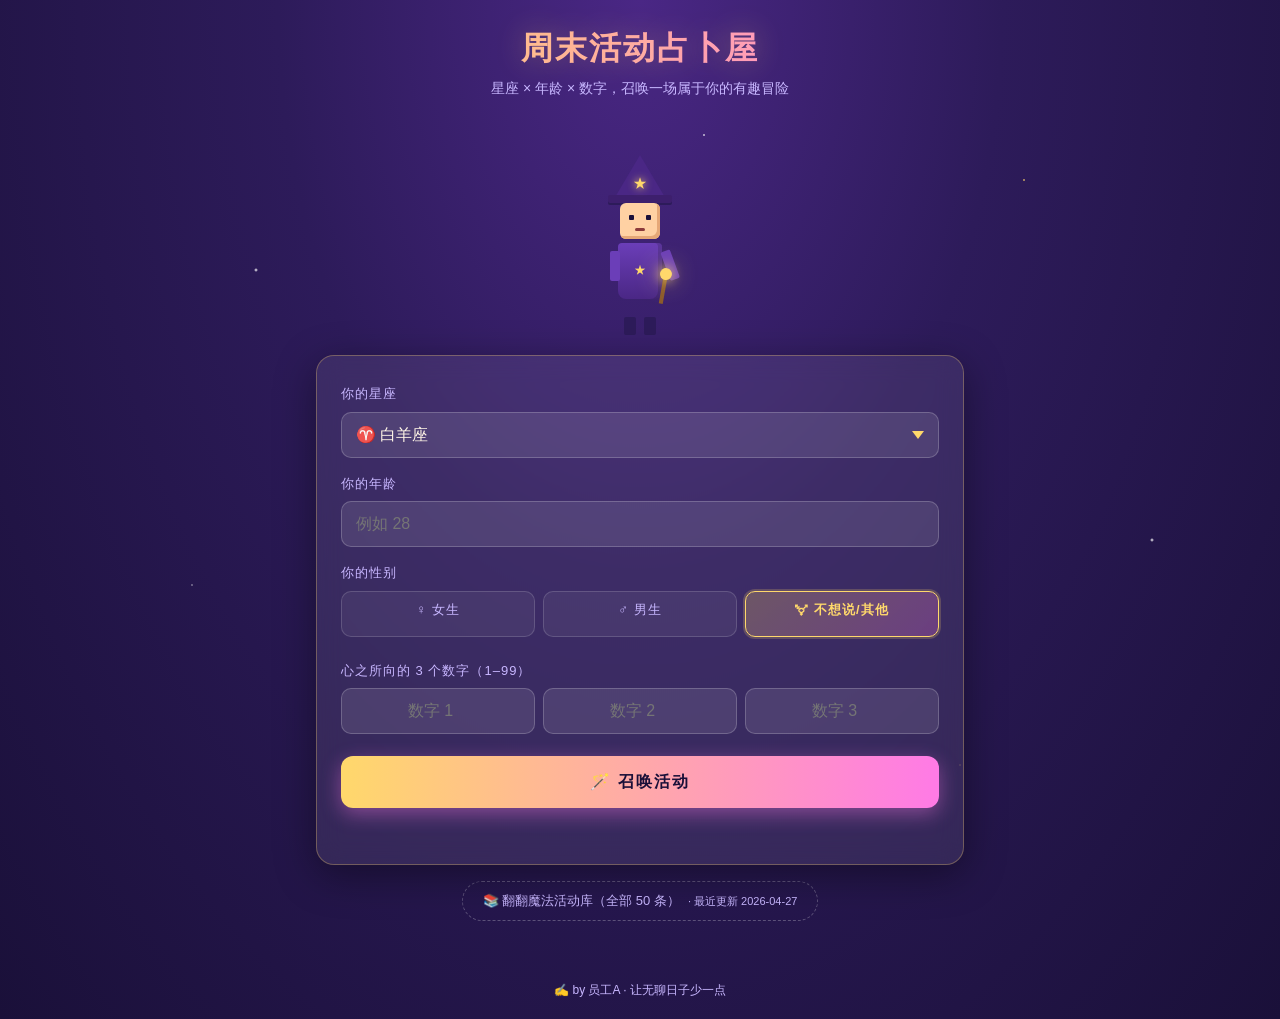
==== index.html @ 7f09cd62 "chore: initial commit - 周末活动占卜屋" ====
<!DOCTYPE html>
<html lang="zh-CN">
<head>
<meta charset="UTF-8" />
<meta name="viewport" content="width=device-width, initial-scale=1.0, maximum-scale=1.0, viewport-fit=cover" />
<meta name="apple-mobile-web-app-capable" content="yes" />
<meta name="apple-mobile-web-app-status-bar-style" content="black-translucent" />
<meta name="theme-color" content="#1a1039" />
<title>周末活动占卜屋 ✨</title>
<link rel="stylesheet" href="./style.css" />
</head>
<body>
  <div class="stars"></div>

  <main class="app">
    <header class="hero">
      <h1 class="title">周末活动占卜屋</h1>
      <p class="subtitle">星座 × 年龄 × 数字，召唤一场属于你的有趣冒险</p>
    </header>

    <!-- 魔法小人 -->
    <section class="wizard-stage" aria-hidden="true">
      <div id="wizard" class="wizard idle">
        <!-- 帽子 -->
        <div class="hat">
          <div class="hat-star">★</div>
        </div>
        <!-- 头 -->
        <div class="head">
          <div class="eye left"></div>
          <div class="eye right"></div>
          <div class="mouth"></div>
        </div>
        <!-- 身体 -->
        <div class="body-wrap">
          <div class="body"></div>
          <div class="arm left"></div>
          <div class="arm right">
            <div class="wand">
              <div class="wand-tip"></div>
            </div>
          </div>
        </div>
        <div class="legs">
          <div class="leg left"></div>
          <div class="leg right"></div>
        </div>
      </div>
      <!-- 魔法粒子容器 -->
      <div class="sparkles" id="sparkles"></div>
    </section>

    <!-- 输入卡 -->
    <section class="card input-card" id="inputCard">
      <div class="field">
        <label for="zodiac">你的星座</label>
        <select id="zodiac">
          <option value="白羊座">♈ 白羊座</option>
          <option value="金牛座">♉ 金牛座</option>
          <option value="双子座">♊ 双子座</option>
          <option value="巨蟹座">♋ 巨蟹座</option>
          <option value="狮子座">♌ 狮子座</option>
          <option value="处女座">♍ 处女座</option>
          <option value="天秤座">♎ 天秤座</option>
          <option value="天蝎座">♏ 天蝎座</option>
          <option value="射手座">♐ 射手座</option>
          <option value="摩羯座">♑ 摩羯座</option>
          <option value="水瓶座">♒ 水瓶座</option>
          <option value="双鱼座">♓ 双鱼座</option>
        </select>
      </div>

      <div class="field">
        <label for="age">你的年龄</label>
        <input id="age" type="number" min="1" max="120" placeholder="例如 28" />
      </div>

      <div class="field">
        <label>你的性别</label>
        <div class="gender-row" id="genderRow">
          <label class="gender-chip">
            <input type="radio" name="gender" value="female" />
            <span>♀ 女生</span>
          </label>
          <label class="gender-chip">
            <input type="radio" name="gender" value="male" />
            <span>♂ 男生</span>
          </label>
          <label class="gender-chip">
            <input type="radio" name="gender" value="neutral" checked />
            <span>⚧ 不想说/其他</span>
          </label>
        </div>
      </div>

      <div class="field">
        <label>心之所向的 3 个数字（1–99）</label>
        <div class="number-row">
          <input type="number" class="num-input" min="1" max="99" placeholder="数字 1" />
          <input type="number" class="num-input" min="1" max="99" placeholder="数字 2" />
          <input type="number" class="num-input" min="1" max="99" placeholder="数字 3" />
        </div>
      </div>

      <button id="summonBtn" class="summon-btn">
        <span>🪄 召唤活动</span>
      </button>
      <p id="errorTip" class="error-tip"></p>
    </section>

    <!-- 结果卡 -->
    <section class="card result-card hidden" id="resultCard">
      <div class="result-header">
        <span class="result-tag" id="resultCategory">户外</span>
        <h2 id="resultTitle">活动名</h2>
      </div>
      <p class="result-desc" id="resultDesc"></p>

      <div class="result-meta">
        <div class="meta-item">
          <span class="meta-label">难度</span>
          <span class="meta-value" id="resultDifficulty">★★☆☆☆</span>
        </div>
        <div class="meta-item">
          <span class="meta-label">人数</span>
          <span class="meta-value" id="resultPeople">1 人</span>
        </div>
        <div class="meta-item">
          <span class="meta-label">场地</span>
          <span class="meta-value" id="resultPlace">室内</span>
        </div>
        <div class="meta-item">
          <span class="meta-label">时长</span>
          <span class="meta-value" id="resultDuration">约 1 小时</span>
        </div>
      </div>

      <div class="reason-box">
        <div class="reason-title">🔮 魔法小人的解读</div>
        <blockquote class="reason-quote" id="resultQuote"></blockquote>
        <p id="resultReason"></p>
      </div>

      <div class="actions">
        <button id="againBtn" class="secondary-btn">再来一个 ✨</button>
        <button id="resetBtn" class="ghost-btn">重新填写</button>
      </div>
    </section>

    <!-- 活动库入口 -->
    <section class="library-entry">
      <button id="openLibrary" class="link-btn">📚 翻翻魔法活动库（全部 <span id="libCount">0</span> 条）</button>
    </section>

    <!-- 活动库弹层 -->
    <div class="modal hidden" id="libraryModal">
      <div class="modal-content">
        <div class="modal-header">
          <h3>魔法活动库</h3>
          <button class="close-btn" id="closeLibrary">×</button>
        </div>
        <div class="filter-row" id="categoryFilters"></div>
        <div class="library-grid" id="libraryGrid"></div>
      </div>
    </div>
  </main>

  <footer class="footer">
    <span>✍️ by 员工A · 让无聊日子少一点</span>
  </footer>

  <script src="./activities.js"></script>
  <script src="./app.js"></script>
</body>
</html>
---- style.css ----
/* ============ 基础 ============ */
* { box-sizing: border-box; margin: 0; padding: 0; -webkit-tap-highlight-color: transparent; }

:root {
  --bg-1: #1a1039;
  --bg-2: #2d1b5a;
  --bg-3: #4a2785;
  --accent: #ffd86b;
  --accent-2: #ff7ae6;
  --text: #fff5e6;
  --text-dim: #c8b7ff;
  --card-bg: rgba(255, 255, 255, 0.08);
  --card-border: rgba(255, 216, 107, 0.3);
  --shadow: 0 10px 40px rgba(0, 0, 0, 0.4);
  --safe-top: env(safe-area-inset-top, 0px);
  --safe-bottom: env(safe-area-inset-bottom, 0px);
}

html, body {
  -webkit-text-size-adjust: 100%;
  touch-action: manipulation;
}

body {
  font-family: -apple-system, BlinkMacSystemFont, "PingFang SC", "Microsoft YaHei", sans-serif;
  min-height: 100vh;
  min-height: 100dvh;
  background: radial-gradient(ellipse at top, var(--bg-3) 0%, var(--bg-2) 40%, var(--bg-1) 100%);
  color: var(--text);
  overflow-x: hidden;
  position: relative;
  font-size: 15px;
  line-height: 1.5;
}

/* 禁止双击缩放但保留按钮响应 */
button, input, select, label { touch-action: manipulation; }

/* ============ 背景星空 ============ */
.stars {
  position: fixed;
  inset: 0;
  background-image:
    radial-gradient(2px 2px at 20% 30%, #fff, transparent),
    radial-gradient(1px 1px at 60% 70%, #fff, transparent),
    radial-gradient(1.5px 1.5px at 80% 20%, #ffd86b, transparent),
    radial-gradient(1px 1px at 40% 90%, #ff7ae6, transparent),
    radial-gradient(2px 2px at 90% 60%, #fff, transparent),
    radial-gradient(1px 1px at 15% 65%, #fff, transparent),
    radial-gradient(1.5px 1.5px at 55% 15%, #fff, transparent),
    radial-gradient(1px 1px at 75% 85%, #ffd86b, transparent);
  background-size: 100% 100%;
  pointer-events: none;
  z-index: 0;
  animation: twinkle 4s ease-in-out infinite;
}
@keyframes twinkle {
  0%, 100% { opacity: 0.7; }
  50% { opacity: 1; }
}

/* ============ 布局 ============ */
.app {
  position: relative;
  z-index: 1;
  max-width: 680px;
  margin: 0 auto;
  padding: calc(24px + var(--safe-top)) 16px calc(40px + var(--safe-bottom));
}

.hero {
  text-align: center;
  margin-bottom: 8px;
}

.title {
  font-size: clamp(22px, 7vw, 32px);
  font-weight: 900;
  letter-spacing: 2px;
  background: linear-gradient(90deg, var(--accent), var(--accent-2));
  -webkit-background-clip: text;
  background-clip: text;
  color: transparent;
  text-shadow: 0 0 30px rgba(255, 216, 107, 0.3);
}

.subtitle {
  color: var(--text-dim);
  font-size: clamp(12px, 3.3vw, 14px);
  margin-top: 6px;
  padding: 0 12px;
}

/* ============ 像素魔法小人 ============ */
.wizard-stage {
  position: relative;
  height: clamp(160px, 40vw, 220px);
  display: flex;
  justify-content: center;
  align-items: flex-end;
  margin: 16px 0 20px;
}

.wizard {
  position: relative;
  width: 80px;
  height: 180px;
  image-rendering: pixelated;
  transform-origin: bottom center;
  transition: transform 0.3s;
  /* 小屏按 80% 缩，保持像素感 */
  transform: scale(var(--wizard-scale, 1));
}

.wizard.idle { animation: float 3s ease-in-out infinite; }
.wizard.casting { animation: cast-shake 0.4s ease-in-out infinite; }

@keyframes float {
  0%, 100% { transform: translateY(0) scale(var(--wizard-scale, 1)); }
  50% { transform: translateY(-6px) scale(var(--wizard-scale, 1)); }
}
@keyframes cast-shake {
  0%, 100% { transform: translateY(-4px) rotate(-2deg) scale(var(--wizard-scale, 1)); }
  50% { transform: translateY(-8px) rotate(2deg) scale(var(--wizard-scale, 1)); }
}

/* 帽子 */
.hat {
  position: absolute;
  top: 0;
  left: 50%;
  transform: translateX(-50%);
  width: 0;
  height: 0;
  border-left: 26px solid transparent;
  border-right: 26px solid transparent;
  border-bottom: 44px solid #4a2785;
  filter: drop-shadow(0 2px 0 #2d1b5a);
}
.hat::before {
  content: '';
  position: absolute;
  left: -32px;
  top: 40px;
  width: 64px;
  height: 8px;
  background: #3d1f6d;
  border-radius: 2px;
}
.hat-star {
  position: absolute;
  left: 50%;
  top: 18px;
  transform: translateX(-50%);
  color: var(--accent);
  font-size: 14px;
  animation: star-spin 2s linear infinite;
  text-shadow: 0 0 8px var(--accent);
}
@keyframes star-spin {
  0%, 100% { transform: translateX(-50%) scale(1); opacity: 1; }
  50% { transform: translateX(-50%) scale(1.3); opacity: 0.7; }
}

/* 头 */
.head {
  position: absolute;
  top: 48px;
  left: 50%;
  transform: translateX(-50%);
  width: 40px;
  height: 36px;
  background: #ffd1a3;
  border-radius: 6px;
  box-shadow: inset -3px -3px 0 #e6a877;
}
.eye {
  position: absolute;
  top: 12px;
  width: 5px;
  height: 5px;
  background: #1a1039;
  border-radius: 1px;
}
.eye.left { left: 9px; }
.eye.right { right: 9px; }
.mouth {
  position: absolute;
  bottom: 8px;
  left: 50%;
  transform: translateX(-50%);
  width: 10px;
  height: 3px;
  background: #8b3a3a;
  border-radius: 2px;
}

/* 身体 */
.body-wrap {
  position: absolute;
  top: 88px;
  left: 50%;
  transform: translateX(-50%);
  width: 56px;
  height: 60px;
}
.body {
  position: absolute;
  left: 50%;
  transform: translateX(-50%);
  top: 0;
  width: 44px;
  height: 56px;
  background: linear-gradient(180deg, #6b3eb8 0%, #4a2785 100%);
  border-radius: 4px 4px 8px 8px;
  box-shadow: inset -4px 0 0 rgba(0,0,0,0.15);
}
.body::after {
  content: '★';
  position: absolute;
  top: 18px;
  left: 50%;
  transform: translateX(-50%);
  color: var(--accent);
  font-size: 12px;
}
.arm {
  position: absolute;
  top: 8px;
  width: 10px;
  height: 30px;
  background: #6b3eb8;
  border-radius: 2px;
}
.arm.left { left: -2px; }
.arm.right {
  right: -2px;
  transform-origin: top center;
  transform: rotate(-20deg);
  transition: transform 0.3s;
}
.wizard.casting .arm.right {
  animation: wand-wave 0.6s ease-in-out infinite;
}
@keyframes wand-wave {
  0%, 100% { transform: rotate(-40deg); }
  50% { transform: rotate(-80deg); }
}

/* 魔法棒 */
.wand {
  position: absolute;
  top: 22px;
  left: -4px;
  width: 4px;
  height: 30px;
  background: #8b5a2b;
  transform: rotate(30deg);
  transform-origin: top center;
}
.wand-tip {
  position: absolute;
  top: -6px;
  left: -4px;
  width: 12px;
  height: 12px;
  background: var(--accent);
  border-radius: 50%;
  box-shadow: 0 0 12px var(--accent), 0 0 24px var(--accent);
  animation: tip-glow 1s ease-in-out infinite;
}
@keyframes tip-glow {
  0%, 100% { transform: scale(1); box-shadow: 0 0 12px var(--accent); }
  50% { transform: scale(1.3); box-shadow: 0 0 24px var(--accent), 0 0 40px var(--accent-2); }
}

/* 腿 */
.legs {
  position: absolute;
  bottom: 0;
  left: 50%;
  transform: translateX(-50%);
  width: 32px;
  height: 18px;
  display: flex;
  justify-content: space-between;
}
.leg {
  width: 12px;
  height: 18px;
  background: #2d1b5a;
  border-radius: 2px;
}

/* 粒子 */
.sparkles {
  position: absolute;
  inset: 0;
  pointer-events: none;
}
.sparkle {
  position: absolute;
  width: 6px;
  height: 6px;
  background: var(--accent);
  border-radius: 50%;
  box-shadow: 0 0 10px var(--accent);
  animation: sparkle-rise 1.2s ease-out forwards;
}
@keyframes sparkle-rise {
  0% { transform: translate(0, 0) scale(0); opacity: 1; }
  50% { opacity: 1; }
  100% { transform: translate(var(--dx, 0), var(--dy, -80px)) scale(1.2); opacity: 0; }
}

/* ============ 卡片 ============ */
.card {
  background: var(--card-bg);
  backdrop-filter: blur(12px);
  -webkit-backdrop-filter: blur(12px);
  border: 1px solid var(--card-border);
  border-radius: 18px;
  padding: clamp(20px, 5vw, 28px) clamp(16px, 4.5vw, 24px);
  box-shadow: var(--shadow);
  margin-bottom: 16px;
  animation: slide-up 0.5s ease-out;
}
@keyframes slide-up {
  from { opacity: 0; transform: translateY(20px); }
  to { opacity: 1; transform: translateY(0); }
}

.hidden { display: none !important; }

.field {
  margin-bottom: 16px;
}
.field label {
  display: block;
  font-size: 13px;
  color: var(--text-dim);
  margin-bottom: 8px;
  letter-spacing: 1px;
}

/* 统一触控友好的输入框高度（≥44px） */
.field input, .field select {
  width: 100%;
  min-height: 46px;
  background: rgba(255, 255, 255, 0.1);
  border: 1px solid rgba(255, 255, 255, 0.2);
  border-radius: 10px;
  padding: 10px 14px;
  font-size: 16px; /* iOS 16px 以下会自动放大，强制 16 防止放大 */
  color: var(--text);
  outline: none;
  transition: all 0.2s;
  font-family: inherit;
  appearance: none;
  -webkit-appearance: none;
}
.field input:focus, .field select:focus {
  border-color: var(--accent);
  box-shadow: 0 0 0 3px rgba(255, 216, 107, 0.2);
}

/* select 箭头 */
.field select {
  background-image: url("data:image/svg+xml;utf8,<svg xmlns='http://www.w3.org/2000/svg' width='12' height='8' viewBox='0 0 12 8'><path fill='%23ffd86b' d='M6 8L0 0h12z'/></svg>");
  background-repeat: no-repeat;
  background-position: right 14px center;
  padding-right: 36px;
}
.field select option {
  background: var(--bg-2);
  color: var(--text);
}

.number-row {
  display: grid;
  grid-template-columns: repeat(3, 1fr);
  gap: 8px;
}
.number-row input {
  text-align: center;
  padding-left: 8px;
  padding-right: 8px;
}

/* 性别选择器 */
.gender-row {
  display: grid;
  grid-template-columns: repeat(3, 1fr);
  gap: 8px;
}
.gender-chip {
  position: relative;
  display: flex;
  align-items: center;
  justify-content: center;
  min-height: 46px;
  padding: 10px 6px;
  background: rgba(255, 255, 255, 0.06);
  border: 1px solid rgba(255, 255, 255, 0.15);
  border-radius: 10px;
  cursor: pointer;
  transition: all 0.2s;
  font-size: 13px;
  color: var(--text-dim);
  user-select: none;
  text-align: center;
  line-height: 1.3;
}
.gender-chip input[type="radio"] {
  position: absolute;
  opacity: 0;
  pointer-events: none;
}
.gender-chip:hover {
  background: rgba(255, 255, 255, 0.1);
  color: var(--text);
}
.gender-chip:has(input:checked) {
  background: linear-gradient(135deg, rgba(255, 216, 107, 0.25), rgba(255, 122, 230, 0.25));
  border-color: var(--accent);
  color: var(--accent);
  font-weight: 600;
  box-shadow: 0 0 0 2px rgba(255, 216, 107, 0.2);
}

.summon-btn {
  width: 100%;
  min-height: 52px;
  padding: 14px;
  background: linear-gradient(90deg, var(--accent), var(--accent-2));
  color: #1a1039;
  border: none;
  border-radius: 12px;
  font-size: 16px;
  font-weight: 700;
  letter-spacing: 2px;
  cursor: pointer;
  transition: all 0.2s;
  box-shadow: 0 6px 20px rgba(255, 122, 230, 0.4);
  margin-top: 6px;
  -webkit-appearance: none;
}
.summon-btn:hover {
  transform: translateY(-2px);
  box-shadow: 0 10px 28px rgba(255, 122, 230, 0.6);
}
.summon-btn:active { transform: translateY(0); }
.summon-btn:disabled {
  opacity: 0.6;
  cursor: not-allowed;
  transform: none;
}

.error-tip {
  color: #ff8b8b;
  font-size: 13px;
  margin-top: 10px;
  text-align: center;
  min-height: 18px;
}

/* ============ 结果卡 ============ */
.result-header {
  display: flex;
  align-items: center;
  gap: 10px;
  margin-bottom: 12px;
  flex-wrap: wrap;
}
.result-tag {
  background: linear-gradient(90deg, var(--accent-2), var(--accent));
  color: #1a1039;
  font-size: 12px;
  font-weight: 700;
  padding: 4px 12px;
  border-radius: 12px;
  flex-shrink: 0;
}
#resultTitle {
  font-size: clamp(18px, 5.5vw, 22px);
  font-weight: 800;
  line-height: 1.3;
}
.result-desc {
  color: var(--text-dim);
  font-size: clamp(13px, 4vw, 15px);
  line-height: 1.7;
  margin-bottom: 18px;
}
.result-meta {
  display: grid;
  grid-template-columns: repeat(2, 1fr);
  gap: 8px;
  margin-bottom: 18px;
}
.meta-item {
  background: rgba(255, 255, 255, 0.06);
  padding: 10px 12px;
  border-radius: 10px;
  display: flex;
  justify-content: space-between;
  align-items: center;
  gap: 6px;
  min-width: 0;
}
.meta-label {
  color: var(--text-dim);
  font-size: 12px;
  flex-shrink: 0;
}
.meta-value {
  color: var(--accent);
  font-size: 13px;
  font-weight: 600;
  text-align: right;
  overflow: hidden;
  text-overflow: ellipsis;
  white-space: nowrap;
}

.reason-box {
  background: rgba(255, 216, 107, 0.08);
  border-left: 3px solid var(--accent);
  padding: 14px 16px;
  border-radius: 8px;
  margin-bottom: 18px;
}
.reason-title {
  font-size: 13px;
  color: var(--accent);
  margin-bottom: 6px;
  font-weight: 600;
}
.reason-quote {
  position: relative;
  margin: 6px 0 10px;
  padding: 10px 14px 10px 22px;
  font-size: 14px;
  line-height: 1.65;
  font-style: italic;
  color: #ffe9a8;
  background: linear-gradient(135deg, rgba(255, 216, 107, 0.12), rgba(255, 122, 230, 0.08));
  border-radius: 8px;
  border: 1px dashed rgba(255, 216, 107, 0.35);
}
.reason-quote::before {
  content: "❝";
  position: absolute;
  left: 4px;
  top: 2px;
  font-size: 22px;
  color: var(--accent);
  font-style: normal;
  line-height: 1;
  opacity: 0.85;
}
.reason-quote .quote-source {
  display: block;
  margin-top: 4px;
  font-size: 11px;
  font-style: normal;
  color: #c8b7ff;
  text-align: right;
  opacity: 0.85;
}
.reason-box p {
  font-size: 14px;
  line-height: 1.7;
  color: var(--text);
}

.actions {
  display: flex;
  gap: 10px;
}
.secondary-btn, .ghost-btn {
  flex: 1;
  min-height: 46px;
  padding: 12px;
  border-radius: 10px;
  font-size: 14px;
  font-weight: 600;
  cursor: pointer;
  transition: all 0.2s;
  font-family: inherit;
  -webkit-appearance: none;
}
.secondary-btn {
  background: rgba(255, 216, 107, 0.15);
  border: 1px solid var(--accent);
  color: var(--accent);
}
.secondary-btn:hover { background: rgba(255, 216, 107, 0.25); }
.ghost-btn {
  background: transparent;
  border: 1px solid rgba(255, 255, 255, 0.2);
  color: var(--text-dim);
}
.ghost-btn:hover { background: rgba(255, 255, 255, 0.06); }

/* ============ 库 ============ */
.library-entry { text-align: center; margin-top: 16px; }
.link-btn {
  background: transparent;
  color: var(--text-dim);
  border: 1px dashed rgba(255, 255, 255, 0.25);
  padding: 10px 20px;
  border-radius: 20px;
  cursor: pointer;
  font-size: 13px;
  transition: all 0.2s;
  font-family: inherit;
  -webkit-appearance: none;
}
.link-btn:hover {
  color: var(--accent);
  border-color: var(--accent);
}

.modal {
  position: fixed;
  inset: 0;
  background: rgba(10, 6, 30, 0.9);
  backdrop-filter: blur(8px);
  -webkit-backdrop-filter: blur(8px);
  z-index: 100;
  display: flex;
  justify-content: center;
  align-items: center;
  padding: 12px;
  padding-top: calc(12px + var(--safe-top));
  padding-bottom: calc(12px + var(--safe-bottom));
  animation: fade-in 0.3s;
}
@keyframes fade-in {
  from { opacity: 0; }
  to { opacity: 1; }
}

.modal-content {
  background: linear-gradient(180deg, var(--bg-2), var(--bg-1));
  border: 1px solid var(--card-border);
  border-radius: 18px;
  width: 100%;
  max-width: 800px;
  max-height: 100%;
  overflow: hidden;
  display: flex;
  flex-direction: column;
}
.modal-header {
  padding: 16px 20px;
  display: flex;
  justify-content: space-between;
  align-items: center;
  border-bottom: 1px solid rgba(255, 255, 255, 0.1);
}
.modal-header h3 { font-size: 18px; }
.close-btn {
  background: transparent;
  border: none;
  color: var(--text);
  font-size: 28px;
  cursor: pointer;
  line-height: 1;
  width: 40px;
  height: 40px;
  display: flex;
  align-items: center;
  justify-content: center;
  -webkit-appearance: none;
}

.filter-row {
  padding: 12px 16px;
  display: flex;
  flex-wrap: nowrap;
  overflow-x: auto;
  gap: 8px;
  border-bottom: 1px solid rgba(255, 255, 255, 0.08);
  scrollbar-width: none;
  -webkit-overflow-scrolling: touch;
}
.filter-row::-webkit-scrollbar { display: none; }
.filter-chip {
  background: rgba(255, 255, 255, 0.08);
  color: var(--text-dim);
  border: 1px solid rgba(255, 255, 255, 0.1);
  padding: 7px 14px;
  border-radius: 14px;
  font-size: 12px;
  cursor: pointer;
  transition: all 0.2s;
  flex-shrink: 0;
  white-space: nowrap;
}
.filter-chip.active {
  background: var(--accent);
  color: #1a1039;
  border-color: var(--accent);
  font-weight: 600;
}

.library-grid {
  padding: 16px;
  display: grid;
  grid-template-columns: repeat(auto-fill, minmax(min(260px, 100%), 1fr));
  gap: 10px;
  overflow-y: auto;
  flex: 1;
  -webkit-overflow-scrolling: touch;
}
.lib-item {
  background: rgba(255, 255, 255, 0.06);
  border: 1px solid rgba(255, 255, 255, 0.08);
  border-radius: 12px;
  padding: 14px;
  transition: all 0.2s;
}
.lib-item:hover {
  background: rgba(255, 216, 107, 0.08);
  border-color: var(--accent);
  transform: translateY(-2px);
}
.lib-item-tag {
  display: inline-block;
  background: rgba(255, 122, 230, 0.2);
  color: var(--accent-2);
  font-size: 11px;
  padding: 2px 8px;
  border-radius: 8px;
  margin-bottom: 8px;
}
.lib-item-title { font-size: 15px; font-weight: 700; margin-bottom: 6px; }
.lib-item-desc { font-size: 12px; color: var(--text-dim); line-height: 1.5; }

/* ============ 底部 ============ */
.footer {
  text-align: center;
  padding: 20px 16px calc(20px + var(--safe-bottom));
  color: var(--text-dim);
  font-size: 12px;
  position: relative;
  z-index: 1;
}

/* ============ 响应式断点 ============ */
/* 中小屏（手机） */
@media (max-width: 520px) {
  :root { --wizard-scale: 0.85; }
  .wizard-stage { height: 170px; margin: 12px 0 14px; }
  .result-meta { grid-template-columns: 1fr; }
  .number-row input { font-size: 16px; }
  .hero { margin-bottom: 4px; }
  .subtitle { font-size: 12px; }
}

/* 极小屏（iPhone SE 一代级别） */
@media (max-width: 360px) {
  .app { padding-left: 12px; padding-right: 12px; }
  .title { letter-spacing: 1px; }
  .gender-chip { font-size: 12px; padding: 10px 4px; }
  .number-row { gap: 6px; }
}

/* 横屏手机（避免像素小人挤占过多高度） */
@media (max-height: 560px) and (orientation: landscape) {
  :root { --wizard-scale: 0.7; }
  .wizard-stage { height: 130px; margin: 8px 0; }
}
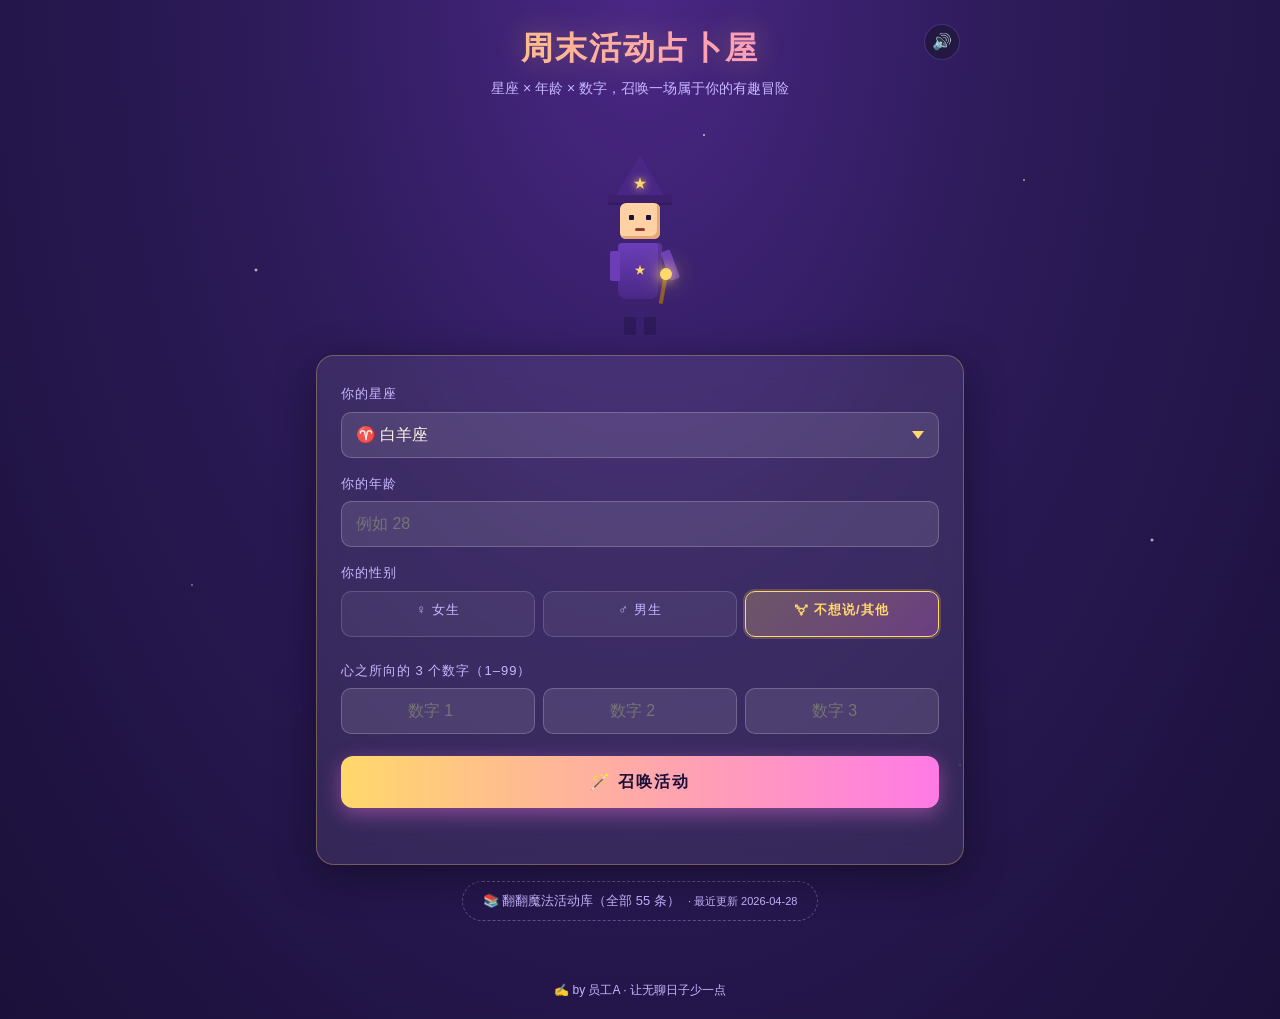
==== commit 4d32ac6d: "feat: 召唤活动时加魔法音效（Web Audio 合成）+ 音效开关 - 低频嗡嗡 pad + 随机五声音阶叮咚 营造占卜氛围 - 揭晓时上升音阶 chime + whoosh 带仪式感 - he" ====
--- a/index.html
+++ b/index.html
@@ -12,10 +12,48 @@
 <body>
   <div class="stars"></div>
 
+  <!-- 施法中全屏覆盖层（召唤时出现，小人居中放大，粒子喷射） -->
+  <div class="casting-overlay hidden" id="castingOverlay" aria-hidden="true">
+    <div class="casting-stage">
+      <div class="casting-wizard" id="castingWizard">
+        <div class="hat"><div class="hat-star">★</div></div>
+        <div class="head">
+          <div class="eye left"></div>
+          <div class="eye right"></div>
+          <div class="mouth"></div>
+        </div>
+        <div class="body-wrap">
+          <div class="body"></div>
+          <div class="arm left"></div>
+          <div class="arm right">
+            <div class="wand"><div class="wand-tip"></div></div>
+          </div>
+        </div>
+        <div class="legs">
+          <div class="leg left"></div>
+          <div class="leg right"></div>
+        </div>
+      </div>
+      <div class="casting-sparkles" id="castingSparkles"></div>
+      <div class="casting-text">
+        <span class="dot">✨</span>
+        <span id="castingPhase">魔法小人正在占卜中</span>
+        <span class="dots"><i></i><i></i><i></i></span>
+      </div>
+    </div>
+  </div>
+
   <main class="app">
     <header class="hero">
       <h1 class="title">周末活动占卜屋</h1>
       <p class="subtitle">星座 × 年龄 × 数字，召唤一场属于你的有趣冒险</p>
+      <button
+        id="soundToggle"
+        class="sound-toggle"
+        type="button"
+        aria-label="音效开关"
+        title="开关施法音效"
+      >🔊</button>
     </header>
 
     <!-- 魔法小人 -->
--- a/style.css
+++ b/style.css
@@ -71,6 +71,39 @@
 .hero {
   text-align: center;
   margin-bottom: 8px;
+  position: relative;
+}
+
+/* 音效开关：浮在 hero 右上角，小巧不抢视觉 */
+.sound-toggle {
+  position: absolute;
+  top: 0;
+  right: 4px;
+  width: 36px;
+  height: 36px;
+  border-radius: 50%;
+  border: 1px solid rgba(139, 92, 246, 0.35);
+  background: rgba(26, 22, 46, 0.6);
+  backdrop-filter: blur(6px);
+  -webkit-backdrop-filter: blur(6px);
+  color: #fff;
+  font-size: 16px;
+  line-height: 1;
+  cursor: pointer;
+  transition: transform 0.15s ease, background 0.2s ease, border-color 0.2s ease;
+  display: inline-flex;
+  align-items: center;
+  justify-content: center;
+  padding: 0;
+}
+.sound-toggle:hover {
+  background: rgba(139, 92, 246, 0.25);
+  border-color: rgba(139, 92, 246, 0.7);
+  transform: scale(1.08);
+}
+.sound-toggle.muted {
+  opacity: 0.55;
+  filter: grayscale(0.6);
 }
 
 .title {
@@ -655,12 +688,19 @@
 }
 .modal-header {
   padding: 16px 20px;
+  padding-top: max(16px, calc(env(safe-area-inset-top) + 8px));
   display: flex;
   justify-content: space-between;
   align-items: center;
   border-bottom: 1px solid rgba(255, 255, 255, 0.1);
-}
-.modal-header h3 { font-size: 18px; }
+  position: sticky;
+  top: 0;
+  background: linear-gradient(180deg, var(--bg-2), rgba(30, 18, 70, 0.95));
+  z-index: 2;
+  backdrop-filter: blur(6px);
+  -webkit-backdrop-filter: blur(6px);
+}
+.modal-header h3 { font-size: 18px; margin: 0; }
 .close-btn {
   background: transparent;
   border: none;
@@ -758,6 +798,27 @@
   .number-row input { font-size: 16px; }
   .hero { margin-bottom: 4px; }
   .subtitle { font-size: 12px; }
+
+  /* 手机上活动库弹层铺满屏，并彻底避让刘海 */
+  .modal {
+    padding: 0;
+    align-items: stretch;
+  }
+  .modal-content {
+    max-width: 100%;
+    max-height: 100%;
+    height: 100%;
+    border-radius: 0;
+    border: none;
+  }
+  .modal-header {
+    padding: 14px 16px;
+    padding-top: max(14px, calc(env(safe-area-inset-top) + 10px));
+  }
+  .modal-header h3 { font-size: 17px; }
+  .library-grid {
+    padding-bottom: calc(16px + env(safe-area-inset-bottom));
+  }
 }
 
 /* 极小屏（iPhone SE 一代级别） */
@@ -773,3 +834,285 @@
   :root { --wizard-scale: 0.7; }
   .wizard-stage { height: 130px; margin: 8px 0; }
 }
+
+/* ============ 施法中全屏覆盖层 ============ */
+.casting-overlay {
+  position: fixed;
+  inset: 0;
+  z-index: 9999;
+  display: flex;
+  align-items: center;
+  justify-content: center;
+  background: radial-gradient(
+    ellipse at center,
+    rgba(50, 20, 90, 0.92) 0%,
+    rgba(15, 5, 35, 0.96) 60%,
+    rgba(10, 2, 25, 0.98) 100%
+  );
+  backdrop-filter: blur(8px);
+  -webkit-backdrop-filter: blur(8px);
+  animation: overlayFadeIn 0.35s ease;
+  padding: env(safe-area-inset-top) env(safe-area-inset-right) env(safe-area-inset-bottom) env(safe-area-inset-left);
+}
+@keyframes overlayFadeIn {
+  from { opacity: 0; }
+  to { opacity: 1; }
+}
+
+.casting-stage {
+  position: relative;
+  width: min(360px, 90vw);
+  height: min(360px, 70vh);
+  display: flex;
+  align-items: center;
+  justify-content: center;
+}
+
+/* 覆盖层里的大号小人 */
+.casting-wizard {
+  position: relative;
+  width: 200px;
+  height: 240px;
+  transform: scale(1.35);
+  transform-origin: center;
+  animation: castingFloat 1.2s ease-in-out infinite alternate,
+             castingZoomIn 0.5s cubic-bezier(0.34, 1.56, 0.64, 1);
+}
+@keyframes castingFloat {
+  from { transform: scale(1.35) translateY(-4px) rotate(-2deg); }
+  to   { transform: scale(1.35) translateY(4px)  rotate(2deg); }
+}
+@keyframes castingZoomIn {
+  from { transform: scale(0.3); opacity: 0; }
+  to   { transform: scale(1.35); opacity: 1; }
+}
+
+/* 小人各部件样式——与 .wizard 同款 */
+.casting-wizard .hat {
+  position: absolute;
+  top: 0;
+  left: 50%;
+  transform: translateX(-50%);
+  width: 80px;
+  height: 60px;
+  background: linear-gradient(180deg, #8b5cf6 0%, #6d28d9 100%);
+  clip-path: polygon(50% 0%, 100% 100%, 0% 100%);
+  z-index: 3;
+}
+.casting-wizard .hat::after {
+  content: "";
+  position: absolute;
+  bottom: -4px;
+  left: -6px;
+  right: -6px;
+  height: 8px;
+  background: #ffd86b;
+  border-radius: 2px;
+  z-index: 4;
+}
+.casting-wizard .hat-star {
+  position: absolute;
+  top: 16px;
+  left: 50%;
+  transform: translateX(-50%);
+  color: #ffd86b;
+  font-size: 12px;
+  z-index: 5;
+  text-shadow: 0 0 6px #ffd86b;
+}
+.casting-wizard .head {
+  position: absolute;
+  top: 52px;
+  left: 50%;
+  transform: translateX(-50%);
+  width: 60px;
+  height: 56px;
+  background: #fde9cf;
+  border-radius: 16px;
+  z-index: 2;
+  box-shadow: inset -6px -4px 0 rgba(0, 0, 0, 0.08);
+}
+.casting-wizard .eye {
+  position: absolute;
+  top: 18px;
+  width: 6px;
+  height: 8px;
+  background: #1a1039;
+  border-radius: 2px;
+}
+.casting-wizard .eye.left { left: 14px; }
+.casting-wizard .eye.right { right: 14px; }
+.casting-wizard .mouth {
+  position: absolute;
+  bottom: 12px;
+  left: 50%;
+  transform: translateX(-50%);
+  width: 14px;
+  height: 4px;
+  background: #1a1039;
+  border-radius: 0 0 8px 8px;
+}
+.casting-wizard .body-wrap {
+  position: absolute;
+  top: 100px;
+  left: 50%;
+  transform: translateX(-50%);
+  width: 100px;
+  height: 90px;
+  z-index: 1;
+}
+.casting-wizard .body {
+  position: absolute;
+  top: 0;
+  left: 50%;
+  transform: translateX(-50%);
+  width: 80px;
+  height: 90px;
+  background: linear-gradient(180deg, #8b5cf6 0%, #6d28d9 100%);
+  clip-path: polygon(20% 0%, 80% 0%, 100% 100%, 0% 100%);
+}
+.casting-wizard .arm {
+  position: absolute;
+  top: 20px;
+  width: 14px;
+  height: 50px;
+  background: #6d28d9;
+  border-radius: 6px;
+}
+.casting-wizard .arm.left { left: 2px; transform: rotate(-15deg); }
+.casting-wizard .arm.right {
+  right: 2px;
+  transform-origin: top center;
+  animation: castingWandShake 0.4s ease-in-out infinite alternate;
+}
+@keyframes castingWandShake {
+  from { transform: rotate(25deg); }
+  to   { transform: rotate(55deg); }
+}
+.casting-wizard .wand {
+  position: absolute;
+  top: 42px;
+  left: -6px;
+  width: 8px;
+  height: 44px;
+  background: linear-gradient(180deg, #8b5a3c 0%, #6b3e20 100%);
+  border-radius: 3px;
+  transform: rotate(-20deg);
+  transform-origin: top center;
+}
+.casting-wizard .wand-tip {
+  position: absolute;
+  top: -10px;
+  left: 50%;
+  transform: translateX(-50%);
+  width: 16px;
+  height: 16px;
+  background: radial-gradient(circle, #ffd86b 0%, #ff7ae6 70%, transparent 100%);
+  border-radius: 50%;
+  box-shadow: 0 0 20px #ffd86b, 0 0 40px #ff7ae6;
+  animation: wandTipPulse 0.5s ease-in-out infinite alternate;
+}
+@keyframes wandTipPulse {
+  from { transform: translateX(-50%) scale(0.85); opacity: 0.8; }
+  to   { transform: translateX(-50%) scale(1.3);  opacity: 1; }
+}
+.casting-wizard .legs {
+  position: absolute;
+  top: 186px;
+  left: 50%;
+  transform: translateX(-50%);
+  width: 60px;
+  height: 30px;
+}
+.casting-wizard .leg {
+  position: absolute;
+  top: 0;
+  width: 16px;
+  height: 28px;
+  background: #4c1d95;
+  border-radius: 4px;
+}
+.casting-wizard .leg.left { left: 4px; }
+.casting-wizard .leg.right { right: 4px; }
+
+/* 粒子容器 */
+.casting-sparkles {
+  position: absolute;
+  inset: 0;
+  pointer-events: none;
+  overflow: visible;
+}
+.casting-sparkles .sparkle {
+  position: absolute;
+  width: 8px;
+  height: 8px;
+  border-radius: 50%;
+  box-shadow: 0 0 10px currentColor;
+  animation: castingSparkleFly 1.2s ease-out forwards;
+}
+@keyframes castingSparkleFly {
+  0%   { transform: translate(0, 0) scale(0.5); opacity: 1; }
+  100% { transform: translate(var(--dx), var(--dy)) scale(0); opacity: 0; }
+}
+
+/* 施法文案 */
+.casting-text {
+  position: absolute;
+  bottom: -40px;
+  left: 50%;
+  transform: translateX(-50%);
+  display: flex;
+  align-items: center;
+  gap: 8px;
+  color: #ffd86b;
+  font-size: 15px;
+  font-weight: 600;
+  white-space: nowrap;
+  text-shadow: 0 0 12px rgba(255, 216, 107, 0.5);
+  letter-spacing: 1px;
+}
+.casting-text .dot {
+  font-size: 18px;
+  animation: castingTextSpin 1.6s linear infinite;
+}
+@keyframes castingTextSpin {
+  from { transform: rotate(0deg); }
+  to   { transform: rotate(360deg); }
+}
+.casting-text .dots {
+  display: inline-flex;
+  gap: 3px;
+}
+.casting-text .dots i {
+  display: inline-block;
+  width: 5px;
+  height: 5px;
+  border-radius: 50%;
+  background: #ffd86b;
+  animation: castingDotBlink 1.2s ease-in-out infinite;
+}
+.casting-text .dots i:nth-child(2) { animation-delay: 0.2s; }
+.casting-text .dots i:nth-child(3) { animation-delay: 0.4s; }
+@keyframes castingDotBlink {
+  0%, 80%, 100% { opacity: 0.2; transform: scale(0.8); }
+  40%           { opacity: 1;   transform: scale(1.3); }
+}
+
+/* 窄屏手机：把小人再缩小一点，不要撑爆屏 */
+@media (max-width: 480px) {
+  .casting-wizard {
+    animation:
+      castingFloatMobile 1.2s ease-in-out infinite alternate,
+      castingZoomInMobile 0.5s cubic-bezier(0.34, 1.56, 0.64, 1);
+    transform: scale(1.05);
+  }
+  @keyframes castingFloatMobile {
+    from { transform: scale(1.05) translateY(-3px) rotate(-2deg); }
+    to   { transform: scale(1.05) translateY(3px)  rotate(2deg); }
+  }
+  @keyframes castingZoomInMobile {
+    from { transform: scale(0.3); opacity: 0; }
+    to   { transform: scale(1.05); opacity: 1; }
+  }
+  .casting-text { font-size: 14px; bottom: -32px; }
+}
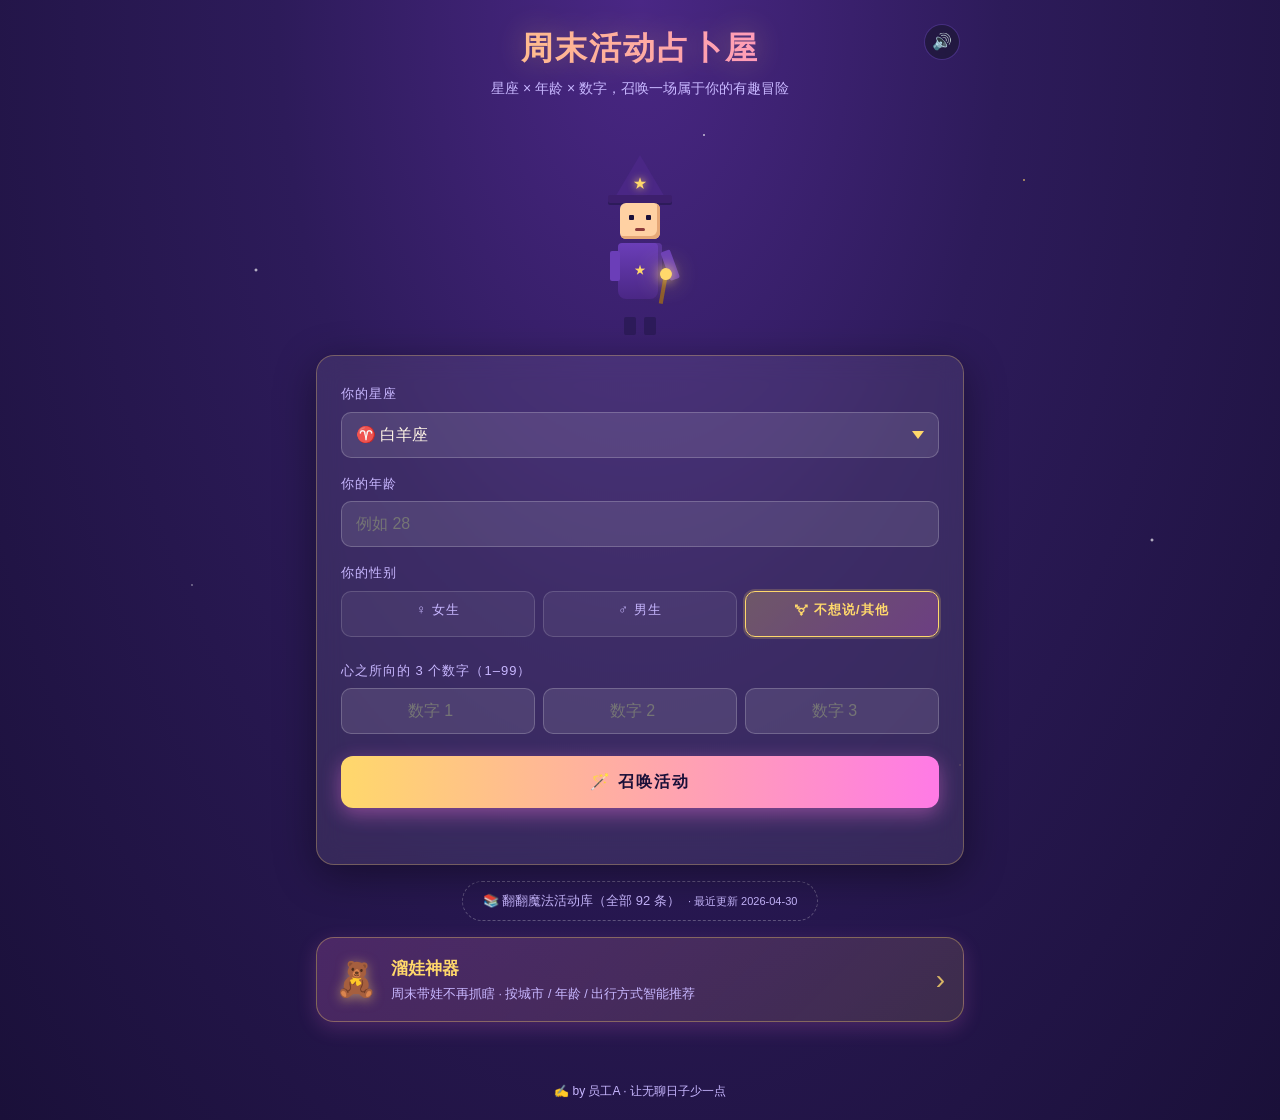
==== commit 197ac7b4: "feat: 新增溜娃神器子页面（城市/出行方式/宝宝数量年龄智能推荐）" ====
--- a/index.html
+++ b/index.html
@@ -190,6 +190,18 @@
       <button id="openLibrary" class="link-btn">📚 翻翻魔法活动库（全部 <span id="libCount">0</span> 条）</button>
     </section>
 
+    <!-- 溜娃神器入口 -->
+    <section class="kids-entry">
+      <a href="./kids.html" class="kids-entry-card" aria-label="进入溜娃神器">
+        <div class="kids-entry-emoji">🧸</div>
+        <div class="kids-entry-text">
+          <div class="kids-entry-title">溜娃神器</div>
+          <div class="kids-entry-sub">周末带娃不再抓瞎 · 按城市 / 年龄 / 出行方式智能推荐</div>
+        </div>
+        <div class="kids-entry-arrow">›</div>
+      </a>
+    </section>
+
     <!-- 活动库弹层 -->
     <div class="modal hidden" id="libraryModal">
       <div class="modal-content">
--- a/style.css
+++ b/style.css
@@ -504,6 +504,38 @@
   gap: 10px;
   margin-bottom: 12px;
   flex-wrap: wrap;
+}
+
+/* 周末日期徽标 */
+.weekend-badge {
+  display: inline-flex;
+  align-items: center;
+  gap: 6px;
+  padding: 6px 12px;
+  margin-bottom: 10px;
+  font-size: 12px;
+  font-weight: 600;
+  color: #fff5c2;
+  background: linear-gradient(135deg, rgba(255, 216, 107, 0.22), rgba(139, 92, 246, 0.28));
+  border: 1px solid rgba(255, 216, 107, 0.45);
+  border-radius: 999px;
+  box-shadow: 0 0 16px rgba(255, 216, 107, 0.18);
+  letter-spacing: 0.3px;
+  animation: weekendBadgeIn 0.5s ease-out;
+}
+.weekend-badge .wb-icon {
+  font-size: 14px;
+  filter: drop-shadow(0 0 4px rgba(255, 216, 107, 0.6));
+}
+.weekend-badge .wb-text {
+  white-space: nowrap;
+}
+@keyframes weekendBadgeIn {
+  from { opacity: 0; transform: translateY(-6px) scale(0.9); }
+  to   { opacity: 1; transform: translateY(0) scale(1); }
+}
+@media (max-width: 380px) {
+  .weekend-badge { font-size: 11px; padding: 5px 10px; }
 }
 .result-tag {
   background: linear-gradient(90deg, var(--accent-2), var(--accent));
@@ -1116,3 +1148,327 @@
   }
   .casting-text { font-size: 14px; bottom: -32px; }
 }
+
+/* ================================================== */
+/* =============== 溜娃神器 kids 模块 =============== */
+/* ================================================== */
+
+/* 主页「溜娃神器」入口 */
+.kids-entry {
+  margin-top: 16px;
+}
+.kids-entry-card {
+  display: flex;
+  align-items: center;
+  gap: 14px;
+  padding: 16px 18px;
+  background: linear-gradient(135deg, rgba(255, 122, 230, 0.18), rgba(255, 216, 107, 0.12));
+  border: 1px solid rgba(255, 216, 107, 0.35);
+  border-radius: 18px;
+  box-shadow: 0 6px 20px rgba(255, 122, 230, 0.18);
+  text-decoration: none;
+  color: var(--text);
+  transition: transform 0.2s ease, box-shadow 0.2s ease;
+}
+.kids-entry-card:active {
+  transform: scale(0.98);
+  box-shadow: 0 3px 12px rgba(255, 122, 230, 0.2);
+}
+.kids-entry-emoji {
+  font-size: 34px;
+  filter: drop-shadow(0 2px 6px rgba(255, 216, 107, 0.5));
+}
+.kids-entry-text {
+  flex: 1;
+  min-width: 0;
+}
+.kids-entry-title {
+  font-size: 17px;
+  font-weight: 700;
+  color: var(--accent);
+  margin-bottom: 4px;
+}
+.kids-entry-sub {
+  font-size: 12.5px;
+  color: var(--text-dim);
+  line-height: 1.4;
+}
+.kids-entry-arrow {
+  font-size: 28px;
+  color: var(--accent);
+  opacity: 0.8;
+  font-weight: 300;
+}
+
+/* 返回占卜屋 */
+.back-link {
+  position: absolute;
+  top: 2px;
+  left: 0;
+  color: var(--text-dim);
+  font-size: 13px;
+  text-decoration: none;
+  padding: 4px 8px;
+  border-radius: 8px;
+  background: rgba(255, 255, 255, 0.06);
+  border: 1px solid rgba(255, 255, 255, 0.1);
+}
+.back-link:active { background: rgba(255, 255, 255, 0.12); }
+
+/* 出行方式 / 年龄标签等 chip */
+.trip-row {
+  display: grid;
+  grid-template-columns: repeat(3, 1fr);
+  gap: 8px;
+}
+.trip-chip {
+  position: relative;
+  display: flex;
+  align-items: center;
+  justify-content: center;
+  padding: 10px 6px;
+  background: rgba(255, 255, 255, 0.06);
+  border: 1px solid rgba(255, 255, 255, 0.15);
+  border-radius: 12px;
+  font-size: 13px;
+  cursor: pointer;
+  transition: all 0.2s ease;
+  text-align: center;
+  line-height: 1.3;
+}
+.trip-chip input { position: absolute; opacity: 0; pointer-events: none; }
+.trip-chip:has(input:checked) {
+  background: linear-gradient(135deg, rgba(255, 216, 107, 0.25), rgba(255, 122, 230, 0.2));
+  border-color: var(--accent);
+  color: var(--accent);
+  font-weight: 600;
+}
+
+/* 宝宝数量 stepper */
+.kids-count-row {
+  display: grid;
+  grid-template-columns: 1fr 1fr;
+  gap: 10px;
+}
+.count-box {
+  display: flex;
+  flex-direction: column;
+  align-items: center;
+  gap: 8px;
+  padding: 12px 8px;
+  background: rgba(255, 255, 255, 0.06);
+  border: 1px solid rgba(255, 255, 255, 0.15);
+  border-radius: 14px;
+}
+.count-label {
+  font-size: 13px;
+  color: var(--text-dim);
+}
+.count-stepper {
+  display: flex;
+  align-items: center;
+  gap: 12px;
+}
+.step-btn {
+  width: 32px;
+  height: 32px;
+  border-radius: 50%;
+  border: 1px solid var(--accent);
+  background: rgba(255, 216, 107, 0.15);
+  color: var(--accent);
+  font-size: 18px;
+  font-weight: 700;
+  cursor: pointer;
+  display: flex;
+  align-items: center;
+  justify-content: center;
+  line-height: 1;
+  transition: transform 0.12s ease;
+}
+.step-btn:active { transform: scale(0.9); }
+.count-value {
+  min-width: 26px;
+  text-align: center;
+  font-size: 20px;
+  font-weight: 700;
+  color: var(--accent);
+}
+
+/* 年龄输入 + 快捷标签 */
+.age-row {
+  display: flex;
+  align-items: center;
+  gap: 10px;
+}
+.age-row input {
+  flex: 1;
+}
+.age-unit {
+  color: var(--text-dim);
+  font-size: 14px;
+}
+.age-tags {
+  display: flex;
+  flex-wrap: wrap;
+  gap: 6px;
+  margin-top: 10px;
+}
+.age-tag {
+  padding: 6px 10px;
+  background: rgba(255, 255, 255, 0.06);
+  border: 1px solid rgba(255, 255, 255, 0.15);
+  border-radius: 20px;
+  font-size: 12px;
+  color: var(--text-dim);
+  cursor: pointer;
+  transition: all 0.15s ease;
+}
+.age-tag.active {
+  background: rgba(255, 216, 107, 0.2);
+  border-color: var(--accent);
+  color: var(--accent);
+  font-weight: 600;
+}
+
+/* 推荐结果区 */
+.kids-result {
+  margin-top: 8px;
+  animation: kidsFadeIn 0.4s ease;
+}
+@keyframes kidsFadeIn {
+  from { opacity: 0; transform: translateY(10px); }
+  to   { opacity: 1; transform: translateY(0); }
+}
+.kids-result-header {
+  text-align: center;
+  margin: 8px 4px 16px;
+}
+.kids-result-header h2 {
+  font-size: 20px;
+  color: var(--accent);
+  margin-bottom: 6px;
+}
+.kids-result-sub {
+  font-size: 13px;
+  color: var(--text-dim);
+}
+
+.kids-spot-list {
+  display: flex;
+  flex-direction: column;
+  gap: 14px;
+}
+
+.kids-spot-card {
+  padding: 16px;
+  animation: kidsCardIn 0.45s ease both;
+}
+@keyframes kidsCardIn {
+  from { opacity: 0; transform: translateY(12px); }
+  to   { opacity: 1; transform: translateY(0); }
+}
+.kids-spot-head {
+  display: flex;
+  align-items: center;
+  gap: 10px;
+  margin-bottom: 8px;
+}
+.kids-spot-type {
+  font-size: 11px;
+  padding: 3px 8px;
+  background: linear-gradient(135deg, var(--accent), var(--accent-2));
+  color: #1a1039;
+  border-radius: 6px;
+  font-weight: 700;
+  flex-shrink: 0;
+}
+.kids-spot-name {
+  font-size: 16px;
+  color: var(--text);
+  font-weight: 700;
+  line-height: 1.3;
+  flex: 1;
+  min-width: 0;
+}
+.kids-spot-desc {
+  font-size: 13.5px;
+  color: var(--text-dim);
+  line-height: 1.55;
+  margin-bottom: 10px;
+}
+.kids-spot-meta {
+  display: flex;
+  flex-wrap: wrap;
+  gap: 6px;
+  margin-bottom: 10px;
+}
+.meta-pill {
+  font-size: 11.5px;
+  padding: 3px 8px;
+  background: rgba(255, 255, 255, 0.08);
+  border: 1px solid rgba(255, 255, 255, 0.12);
+  border-radius: 10px;
+  color: var(--text-dim);
+}
+.kids-spot-tags {
+  display: flex;
+  flex-wrap: wrap;
+  gap: 5px;
+  margin-bottom: 10px;
+}
+.kids-spot-tags .tag {
+  font-size: 11.5px;
+  color: var(--accent-2);
+  padding: 2px 6px;
+  background: rgba(255, 122, 230, 0.12);
+  border-radius: 6px;
+}
+.kids-spot-tips {
+  font-size: 12.5px;
+  color: #fff5e6;
+  background: rgba(255, 216, 107, 0.1);
+  border-left: 3px solid var(--accent);
+  padding: 8px 10px;
+  border-radius: 6px;
+  margin-bottom: 8px;
+  line-height: 1.5;
+}
+.kids-spot-reason {
+  font-size: 11.5px;
+  color: var(--text-dim);
+  padding-top: 4px;
+  border-top: 1px dashed rgba(255, 255, 255, 0.1);
+}
+
+/* 小贴士卡片 */
+.kids-tips {
+  margin-top: 16px;
+  padding: 16px;
+}
+.kids-tips-title {
+  font-size: 15px;
+  font-weight: 700;
+  color: var(--accent);
+  margin-bottom: 10px;
+}
+.kids-tips ul {
+  padding-left: 20px;
+}
+.kids-tips li {
+  font-size: 13px;
+  color: var(--text);
+  line-height: 1.7;
+  margin-bottom: 4px;
+}
+
+/* 移动端微调 */
+@media (max-width: 480px) {
+  .kids-entry-card { padding: 14px 14px; }
+  .kids-entry-emoji { font-size: 30px; }
+  .kids-entry-title { font-size: 15.5px; }
+  .kids-entry-sub { font-size: 12px; }
+  .trip-chip { font-size: 12px; padding: 9px 4px; }
+  .kids-spot-name { font-size: 15px; }
+  .kids-spot-desc { font-size: 13px; }
+}
+
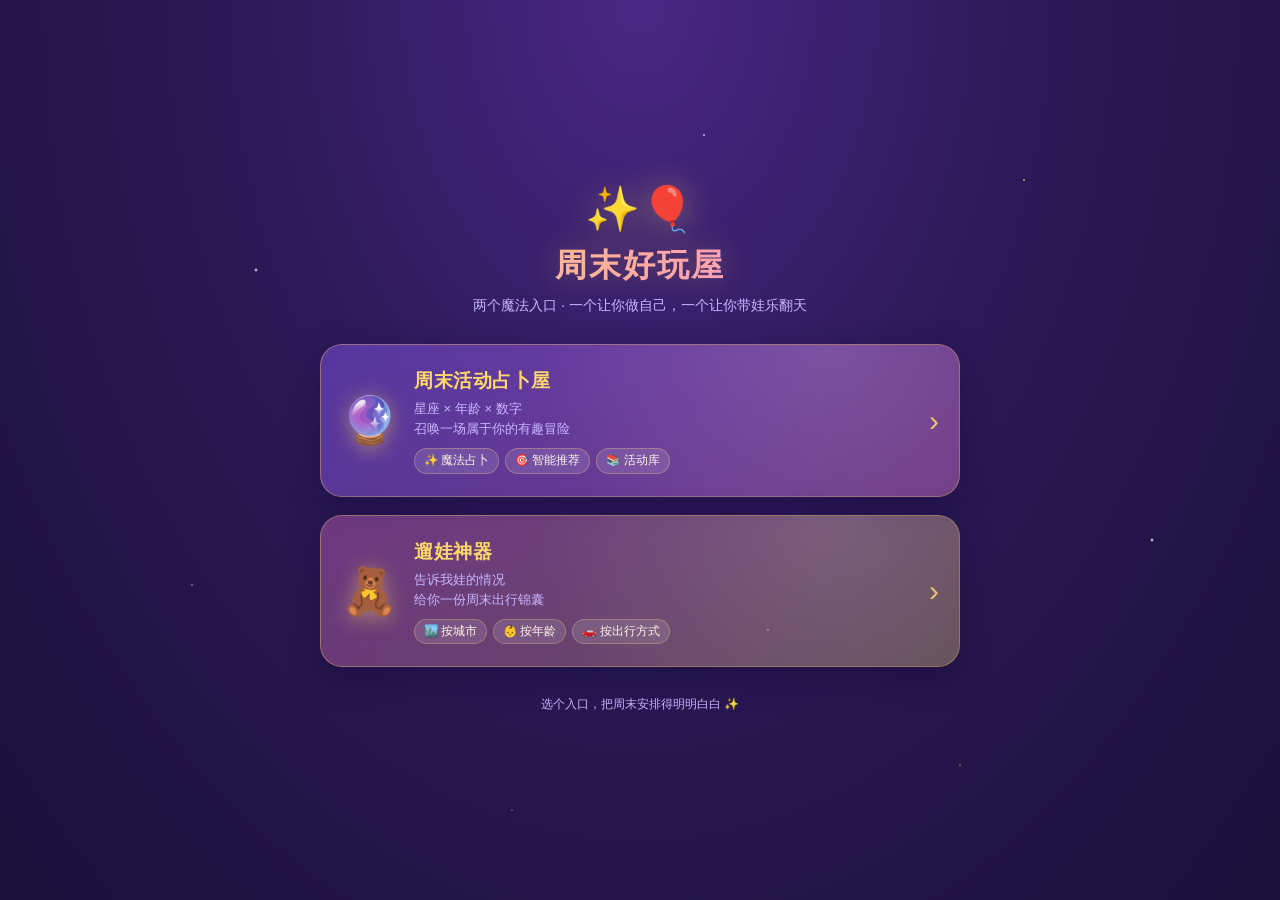
==== commit f691e45e: "feat: 新增统一入口主页（周末占卜 + 遛娃神器双入口） - 新建 index.html 作为统一入口主页：两张大卡片入口 + logo 浮动动画 - 原占卜屋页面迁移为 oracle.html，" ====
--- a/index.html
+++ b/index.html
@@ -6,220 +6,54 @@
 <meta name="apple-mobile-web-app-capable" content="yes" />
 <meta name="apple-mobile-web-app-status-bar-style" content="black-translucent" />
 <meta name="theme-color" content="#1a1039" />
-<title>周末活动占卜屋 ✨</title>
+<title>周末好玩屋 ✨ · 选个入口开始你的周末</title>
 <link rel="stylesheet" href="./style.css" />
 </head>
 <body>
   <div class="stars"></div>
 
-  <!-- 施法中全屏覆盖层（召唤时出现，小人居中放大，粒子喷射） -->
-  <div class="casting-overlay hidden" id="castingOverlay" aria-hidden="true">
-    <div class="casting-stage">
-      <div class="casting-wizard" id="castingWizard">
-        <div class="hat"><div class="hat-star">★</div></div>
-        <div class="head">
-          <div class="eye left"></div>
-          <div class="eye right"></div>
-          <div class="mouth"></div>
-        </div>
-        <div class="body-wrap">
-          <div class="body"></div>
-          <div class="arm left"></div>
-          <div class="arm right">
-            <div class="wand"><div class="wand-tip"></div></div>
+  <main class="app home-app">
+    <header class="hero home-hero">
+      <div class="home-logo" aria-hidden="true">✨🎈</div>
+      <h1 class="title">周末好玩屋</h1>
+      <p class="subtitle">两个魔法入口 · 一个让你做自己，一个让你带娃乐翻天</p>
+    </header>
+
+    <section class="home-entries">
+      <!-- 入口 1：周末占卜 -->
+      <a href="./oracle.html" class="home-entry-card oracle" aria-label="进入周末活动占卜屋">
+        <div class="home-entry-emoji">🔮</div>
+        <div class="home-entry-text">
+          <div class="home-entry-title">周末活动占卜屋</div>
+          <div class="home-entry-sub">星座 × 年龄 × 数字<br/>召唤一场属于你的有趣冒险</div>
+          <div class="home-entry-tags">
+            <span class="home-tag">✨ 魔法占卜</span>
+            <span class="home-tag">🎯 智能推荐</span>
+            <span class="home-tag">📚 活动库</span>
           </div>
         </div>
-        <div class="legs">
-          <div class="leg left"></div>
-          <div class="leg right"></div>
-        </div>
-      </div>
-      <div class="casting-sparkles" id="castingSparkles"></div>
-      <div class="casting-text">
-        <span class="dot">✨</span>
-        <span id="castingPhase">魔法小人正在占卜中</span>
-        <span class="dots"><i></i><i></i><i></i></span>
-      </div>
-    </div>
-  </div>
+        <div class="home-entry-arrow">›</div>
+      </a>
 
-  <main class="app">
-    <header class="hero">
-      <h1 class="title">周末活动占卜屋</h1>
-      <p class="subtitle">星座 × 年龄 × 数字，召唤一场属于你的有趣冒险</p>
-      <button
-        id="soundToggle"
-        class="sound-toggle"
-        type="button"
-        aria-label="音效开关"
-        title="开关施法音效"
-      >🔊</button>
-    </header>
-
-    <!-- 魔法小人 -->
-    <section class="wizard-stage" aria-hidden="true">
-      <div id="wizard" class="wizard idle">
-        <!-- 帽子 -->
-        <div class="hat">
-          <div class="hat-star">★</div>
-        </div>
-        <!-- 头 -->
-        <div class="head">
-          <div class="eye left"></div>
-          <div class="eye right"></div>
-          <div class="mouth"></div>
-        </div>
-        <!-- 身体 -->
-        <div class="body-wrap">
-          <div class="body"></div>
-          <div class="arm left"></div>
-          <div class="arm right">
-            <div class="wand">
-              <div class="wand-tip"></div>
-            </div>
+      <!-- 入口 2：遛娃神器 -->
+      <a href="./kids.html" class="home-entry-card kids" aria-label="进入遛娃神器">
+        <div class="home-entry-emoji">🧸</div>
+        <div class="home-entry-text">
+          <div class="home-entry-title">遛娃神器</div>
+          <div class="home-entry-sub">告诉我娃的情况<br/>给你一份周末出行锦囊</div>
+          <div class="home-entry-tags">
+            <span class="home-tag">🏙️ 按城市</span>
+            <span class="home-tag">👶 按年龄</span>
+            <span class="home-tag">🚗 按出行方式</span>
           </div>
         </div>
-        <div class="legs">
-          <div class="leg left"></div>
-          <div class="leg right"></div>
-        </div>
-      </div>
-      <!-- 魔法粒子容器 -->
-      <div class="sparkles" id="sparkles"></div>
-    </section>
-
-    <!-- 输入卡 -->
-    <section class="card input-card" id="inputCard">
-      <div class="field">
-        <label for="zodiac">你的星座</label>
-        <select id="zodiac">
-          <option value="白羊座">♈ 白羊座</option>
-          <option value="金牛座">♉ 金牛座</option>
-          <option value="双子座">♊ 双子座</option>
-          <option value="巨蟹座">♋ 巨蟹座</option>
-          <option value="狮子座">♌ 狮子座</option>
-          <option value="处女座">♍ 处女座</option>
-          <option value="天秤座">♎ 天秤座</option>
-          <option value="天蝎座">♏ 天蝎座</option>
-          <option value="射手座">♐ 射手座</option>
-          <option value="摩羯座">♑ 摩羯座</option>
-          <option value="水瓶座">♒ 水瓶座</option>
-          <option value="双鱼座">♓ 双鱼座</option>
-        </select>
-      </div>
-
-      <div class="field">
-        <label for="age">你的年龄</label>
-        <input id="age" type="number" min="1" max="120" placeholder="例如 28" />
-      </div>
-
-      <div class="field">
-        <label>你的性别</label>
-        <div class="gender-row" id="genderRow">
-          <label class="gender-chip">
-            <input type="radio" name="gender" value="female" />
-            <span>♀ 女生</span>
-          </label>
-          <label class="gender-chip">
-            <input type="radio" name="gender" value="male" />
-            <span>♂ 男生</span>
-          </label>
-          <label class="gender-chip">
-            <input type="radio" name="gender" value="neutral" checked />
-            <span>⚧ 不想说/其他</span>
-          </label>
-        </div>
-      </div>
-
-      <div class="field">
-        <label>心之所向的 3 个数字（1–99）</label>
-        <div class="number-row">
-          <input type="number" class="num-input" min="1" max="99" placeholder="数字 1" />
-          <input type="number" class="num-input" min="1" max="99" placeholder="数字 2" />
-          <input type="number" class="num-input" min="1" max="99" placeholder="数字 3" />
-        </div>
-      </div>
-
-      <button id="summonBtn" class="summon-btn">
-        <span>🪄 召唤活动</span>
-      </button>
-      <p id="errorTip" class="error-tip"></p>
-    </section>
-
-    <!-- 结果卡 -->
-    <section class="card result-card hidden" id="resultCard">
-      <div class="result-header">
-        <span class="result-tag" id="resultCategory">户外</span>
-        <h2 id="resultTitle">活动名</h2>
-      </div>
-      <p class="result-desc" id="resultDesc"></p>
-
-      <div class="result-meta">
-        <div class="meta-item">
-          <span class="meta-label">难度</span>
-          <span class="meta-value" id="resultDifficulty">★★☆☆☆</span>
-        </div>
-        <div class="meta-item">
-          <span class="meta-label">人数</span>
-          <span class="meta-value" id="resultPeople">1 人</span>
-        </div>
-        <div class="meta-item">
-          <span class="meta-label">场地</span>
-          <span class="meta-value" id="resultPlace">室内</span>
-        </div>
-        <div class="meta-item">
-          <span class="meta-label">时长</span>
-          <span class="meta-value" id="resultDuration">约 1 小时</span>
-        </div>
-      </div>
-
-      <div class="reason-box">
-        <div class="reason-title">🔮 魔法小人的解读</div>
-        <blockquote class="reason-quote" id="resultQuote"></blockquote>
-        <p id="resultReason"></p>
-      </div>
-
-      <div class="actions">
-        <button id="againBtn" class="secondary-btn">再来一个 ✨</button>
-        <button id="resetBtn" class="ghost-btn">重新填写</button>
-      </div>
-    </section>
-
-    <!-- 活动库入口 -->
-    <section class="library-entry">
-      <button id="openLibrary" class="link-btn">📚 翻翻魔法活动库（全部 <span id="libCount">0</span> 条）</button>
-    </section>
-
-    <!-- 溜娃神器入口 -->
-    <section class="kids-entry">
-      <a href="./kids.html" class="kids-entry-card" aria-label="进入溜娃神器">
-        <div class="kids-entry-emoji">🧸</div>
-        <div class="kids-entry-text">
-          <div class="kids-entry-title">溜娃神器</div>
-          <div class="kids-entry-sub">周末带娃不再抓瞎 · 按城市 / 年龄 / 出行方式智能推荐</div>
-        </div>
-        <div class="kids-entry-arrow">›</div>
+        <div class="home-entry-arrow">›</div>
       </a>
     </section>
 
-    <!-- 活动库弹层 -->
-    <div class="modal hidden" id="libraryModal">
-      <div class="modal-content">
-        <div class="modal-header">
-          <h3>魔法活动库</h3>
-          <button class="close-btn" id="closeLibrary">×</button>
-        </div>
-        <div class="filter-row" id="categoryFilters"></div>
-        <div class="library-grid" id="libraryGrid"></div>
-      </div>
-    </div>
+    <footer class="home-footer">
+      <p>选个入口，把周末安排得明明白白 ✨</p>
+    </footer>
   </main>
-
-  <footer class="footer">
-    <span>✍️ by 员工A · 让无聊日子少一点</span>
-  </footer>
-
-  <script src="./activities.js"></script>
-  <script src="./app.js"></script>
 </body>
 </html>
--- a/style.css
+++ b/style.css
@@ -495,6 +495,20 @@
   margin-top: 10px;
   text-align: center;
   min-height: 18px;
+}
+
+/* 输入校验失败：红框 + 轻微抖动，方便用户一眼发现是哪一项要改 */
+.field input.invalid,
+.number-row input.invalid {
+  border-color: #ff6b6b !important;
+  box-shadow: 0 0 0 2px rgba(255, 107, 107, 0.25);
+  animation: shake-invalid 0.36s cubic-bezier(.36,.07,.19,.97) both;
+}
+@keyframes shake-invalid {
+  10%, 90% { transform: translateX(-1px); }
+  20%, 80% { transform: translateX(2px); }
+  30%, 50%, 70% { transform: translateX(-3px); }
+  40%, 60% { transform: translateX(3px); }
 }
 
 /* ============ 结果卡 ============ */
@@ -1472,3 +1486,125 @@
   .kids-spot-desc { font-size: 13px; }
 }
 
+/* ============ 主页入口（home.html / index.html 统一入口） ============ */
+.home-app {
+  min-height: 100vh;
+  display: flex;
+  flex-direction: column;
+  justify-content: center;
+  padding-top: 32px;
+  padding-bottom: 32px;
+}
+.home-hero {
+  margin-bottom: 28px;
+}
+.home-logo {
+  font-size: 44px;
+  line-height: 1;
+  margin-bottom: 10px;
+  filter: drop-shadow(0 4px 18px rgba(255, 216, 107, 0.45));
+  animation: homeLogoFloat 3.2s ease-in-out infinite;
+}
+@keyframes homeLogoFloat {
+  0%, 100% { transform: translateY(0); }
+  50%      { transform: translateY(-6px); }
+}
+.home-entries {
+  display: flex;
+  flex-direction: column;
+  gap: 18px;
+  padding: 0 4px;
+}
+.home-entry-card {
+  position: relative;
+  display: flex;
+  align-items: center;
+  gap: 16px;
+  padding: 22px 20px;
+  border-radius: 22px;
+  text-decoration: none;
+  color: var(--text);
+  border: 1px solid rgba(255, 216, 107, 0.35);
+  box-shadow: 0 10px 32px rgba(20, 8, 60, 0.45);
+  overflow: hidden;
+  transition: transform 0.18s ease, box-shadow 0.18s ease;
+}
+.home-entry-card::before {
+  content: "";
+  position: absolute;
+  inset: 0;
+  background: radial-gradient(circle at 80% 0%, rgba(255,255,255,0.12), transparent 55%);
+  pointer-events: none;
+}
+.home-entry-card.oracle {
+  background: linear-gradient(135deg, rgba(139, 92, 246, 0.45), rgba(255, 122, 230, 0.32));
+}
+.home-entry-card.kids {
+  background: linear-gradient(135deg, rgba(255, 122, 230, 0.32), rgba(255, 216, 107, 0.28));
+}
+.home-entry-card:active {
+  transform: scale(0.985);
+  box-shadow: 0 5px 18px rgba(20, 8, 60, 0.5);
+}
+.home-entry-emoji {
+  font-size: 46px;
+  line-height: 1;
+  filter: drop-shadow(0 3px 10px rgba(255, 216, 107, 0.45));
+  flex-shrink: 0;
+}
+.home-entry-text {
+  flex: 1;
+  min-width: 0;
+}
+.home-entry-title {
+  font-size: 19px;
+  font-weight: 700;
+  color: var(--accent);
+  margin-bottom: 4px;
+  letter-spacing: 0.5px;
+}
+.home-entry-sub {
+  font-size: 13px;
+  line-height: 1.5;
+  color: var(--text-dim, rgba(255, 245, 230, 0.78));
+  margin-bottom: 10px;
+}
+.home-entry-tags {
+  display: flex;
+  flex-wrap: wrap;
+  gap: 6px;
+}
+.home-tag {
+  font-size: 11.5px;
+  padding: 3px 9px;
+  border-radius: 999px;
+  background: rgba(255, 255, 255, 0.12);
+  border: 1px solid rgba(255, 216, 107, 0.3);
+  color: var(--text);
+  white-space: nowrap;
+}
+.home-entry-arrow {
+  font-size: 30px;
+  color: var(--accent);
+  opacity: 0.85;
+  flex-shrink: 0;
+}
+.home-footer {
+  margin-top: 28px;
+  text-align: center;
+  font-size: 12px;
+  color: var(--text-dim, rgba(255, 245, 230, 0.6));
+}
+
+@media (max-width: 480px) {
+  .home-app { padding-top: 18px; padding-bottom: 18px; }
+  .home-logo { font-size: 36px; }
+  .home-entries { gap: 14px; }
+  .home-entry-card { padding: 18px 16px; gap: 12px; border-radius: 18px; }
+  .home-entry-emoji { font-size: 38px; }
+  .home-entry-title { font-size: 17px; }
+  .home-entry-sub { font-size: 12.5px; }
+  .home-tag { font-size: 11px; padding: 2px 8px; }
+  .home-entry-arrow { font-size: 26px; }
+}
+
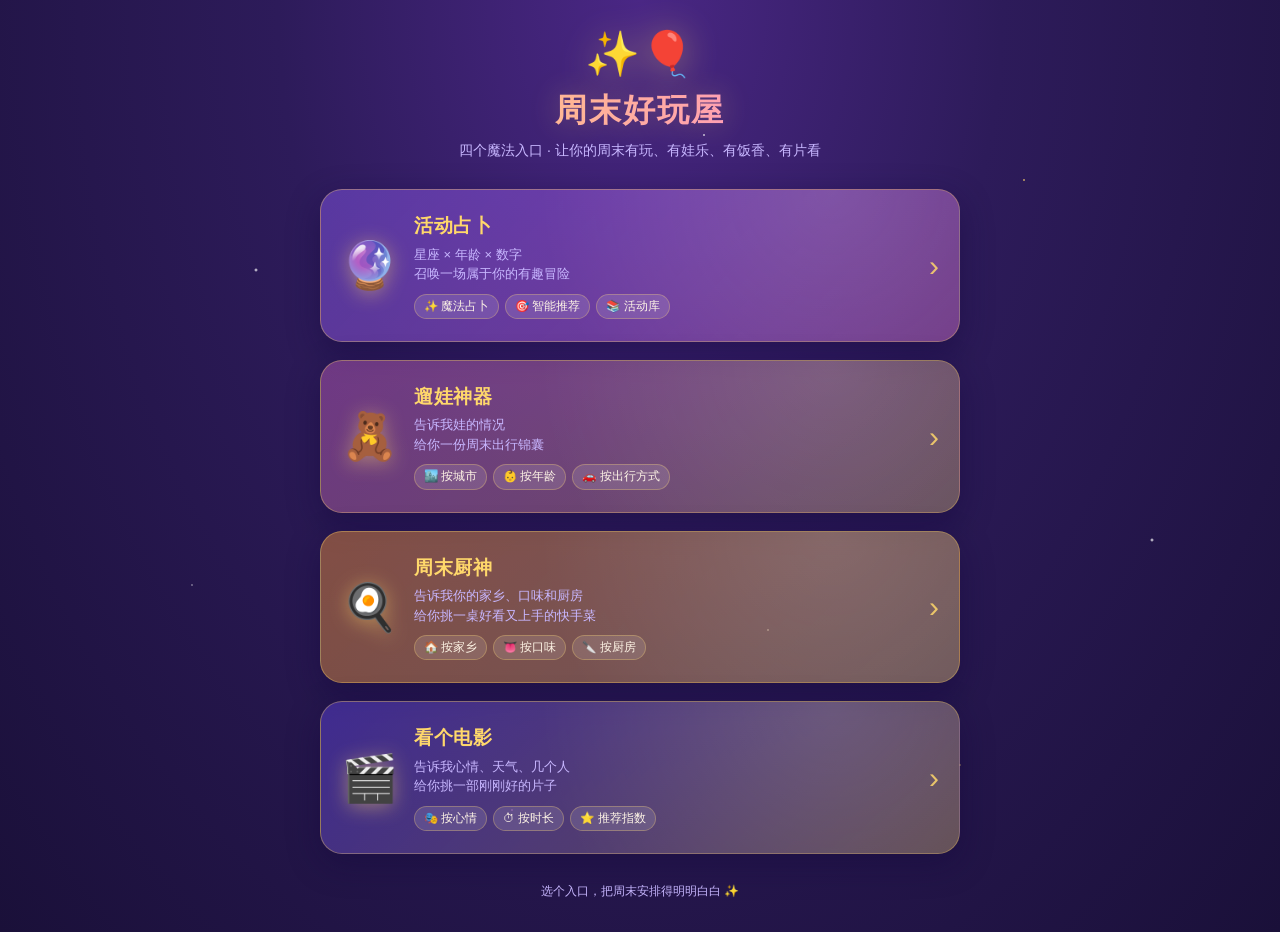
==== commit 704fce2c: "chore(home): 入口卡标题 周末活动占卜屋 → 活动占卜" ====
--- a/index.html
+++ b/index.html
@@ -16,7 +16,7 @@
     <header class="hero home-hero">
       <div class="home-logo" aria-hidden="true">✨🎈</div>
       <h1 class="title">周末好玩屋</h1>
-      <p class="subtitle">两个魔法入口 · 一个让你做自己，一个让你带娃乐翻天</p>
+      <p class="subtitle">四个魔法入口 · 让你的周末有玩、有娃乐、有饭香、有片看</p>
     </header>
 
     <section class="home-entries">
@@ -24,7 +24,7 @@
       <a href="./oracle.html" class="home-entry-card oracle" aria-label="进入周末活动占卜屋">
         <div class="home-entry-emoji">🔮</div>
         <div class="home-entry-text">
-          <div class="home-entry-title">周末活动占卜屋</div>
+          <div class="home-entry-title">活动占卜</div>
           <div class="home-entry-sub">星座 × 年龄 × 数字<br/>召唤一场属于你的有趣冒险</div>
           <div class="home-entry-tags">
             <span class="home-tag">✨ 魔法占卜</span>
@@ -49,6 +49,36 @@
         </div>
         <div class="home-entry-arrow">›</div>
       </a>
+
+      <!-- 入口 3：周末厨神 -->
+      <a href="./chef.html" class="home-entry-card chef" aria-label="进入周末厨神">
+        <div class="home-entry-emoji">🍳</div>
+        <div class="home-entry-text">
+          <div class="home-entry-title">周末厨神</div>
+          <div class="home-entry-sub">告诉我你的家乡、口味和厨房<br/>给你挑一桌好看又上手的快手菜</div>
+          <div class="home-entry-tags">
+            <span class="home-tag">🏠 按家乡</span>
+            <span class="home-tag">👅 按口味</span>
+            <span class="home-tag">🔪 按厨房</span>
+          </div>
+        </div>
+        <div class="home-entry-arrow">›</div>
+      </a>
+
+      <!-- 入口 4：看个电影 -->
+      <a href="./movie.html" class="home-entry-card movie" aria-label="进入看个电影">
+        <div class="home-entry-emoji">🎬</div>
+        <div class="home-entry-text">
+          <div class="home-entry-title">看个电影</div>
+          <div class="home-entry-sub">告诉我心情、天气、几个人<br/>给你挑一部刚刚好的片子</div>
+          <div class="home-entry-tags">
+            <span class="home-tag">🎭 按心情</span>
+            <span class="home-tag">⏱ 按时长</span>
+            <span class="home-tag">⭐ 推荐指数</span>
+          </div>
+        </div>
+        <div class="home-entry-arrow">›</div>
+      </a>
     </section>
 
     <footer class="home-footer">
--- a/style.css
+++ b/style.css
@@ -1608,3 +1608,548 @@
   .home-entry-arrow { font-size: 26px; }
 }
 
+/* ============ 周末厨神 · 主题 ============ */
+.home-entry-card.chef {
+  background: linear-gradient(135deg, rgba(255, 153, 51, 0.42), rgba(255, 216, 107, 0.32));
+}
+
+/* 多选 chip 行 */
+.chef-chip-row {
+  display: flex;
+  flex-wrap: wrap;
+  gap: 8px;
+  margin-top: 6px;
+}
+.chef-chip {
+  position: relative;
+  display: inline-flex;
+  align-items: center;
+  padding: 7px 14px;
+  border-radius: 999px;
+  background: rgba(255, 255, 255, 0.06);
+  border: 1px solid rgba(255, 216, 107, 0.25);
+  color: var(--text);
+  font-size: 13.5px;
+  cursor: pointer;
+  transition: all 0.15s ease;
+  user-select: none;
+}
+.chef-chip.slim { padding: 6px 12px; font-size: 13px; }
+.chef-chip input {
+  position: absolute;
+  opacity: 0;
+  pointer-events: none;
+}
+.chef-chip:hover {
+  border-color: rgba(255, 216, 107, 0.55);
+  background: rgba(255, 216, 107, 0.1);
+}
+.chef-chip:has(input:checked) {
+  background: linear-gradient(120deg, rgba(255, 153, 51, 0.5), rgba(255, 122, 230, 0.45));
+  border-color: rgba(255, 216, 107, 0.85);
+  color: #fff;
+  box-shadow: 0 4px 14px rgba(255, 122, 80, 0.35);
+  transform: translateY(-1px);
+}
+
+/* 厨房条件 —— 大卡片式，俏皮短词 + hint */
+.chef-kitchen-row {
+  display: grid;
+  grid-template-columns: repeat(auto-fill, minmax(140px, 1fr));
+  gap: 10px;
+  margin-top: 6px;
+}
+.chef-kitchen-chip {
+  position: relative;
+  display: flex;
+  flex-direction: column;
+  align-items: flex-start;
+  padding: 12px 14px;
+  border-radius: 16px;
+  background: rgba(255, 255, 255, 0.05);
+  border: 1px solid rgba(255, 216, 107, 0.22);
+  cursor: pointer;
+  transition: all 0.18s ease;
+  user-select: none;
+  overflow: hidden;
+}
+.chef-kitchen-chip input {
+  position: absolute;
+  opacity: 0;
+  pointer-events: none;
+}
+.chef-kitchen-chip .kitchen-emoji { font-size: 22px; line-height: 1; }
+.chef-kitchen-chip .kitchen-label {
+  font-size: 14px;
+  font-weight: 700;
+  margin-top: 6px;
+  color: var(--accent);
+}
+.chef-kitchen-chip .kitchen-hint {
+  font-size: 11.5px;
+  color: var(--text-dim);
+  margin-top: 4px;
+  line-height: 1.35;
+}
+.chef-kitchen-chip:hover {
+  border-color: rgba(255, 216, 107, 0.6);
+  transform: translateY(-1px);
+}
+.chef-kitchen-chip:has(input:checked) {
+  background: linear-gradient(135deg, rgba(255, 153, 51, 0.42), rgba(255, 122, 230, 0.32));
+  border-color: rgba(255, 216, 107, 0.85);
+  box-shadow: 0 6px 18px rgba(255, 122, 80, 0.35);
+}
+.chef-kitchen-chip:has(input:checked) .kitchen-label { color: #fff5e6; }
+.chef-kitchen-chip:has(input:checked) .kitchen-hint { color: #fff5e6; opacity: 0.85; }
+
+/* 结果区 */
+.chef-result-header {
+  text-align: center;
+  margin-bottom: 16px;
+}
+.chef-result-header h2 {
+  font-size: 22px;
+  font-weight: 800;
+  background: linear-gradient(90deg, var(--accent), var(--accent-2));
+  -webkit-background-clip: text;
+  background-clip: text;
+  color: transparent;
+}
+.chef-result-sub {
+  color: var(--text-dim);
+  font-size: 13px;
+  margin-top: 4px;
+}
+
+.chef-recipe-list {
+  display: flex;
+  flex-direction: column;
+  gap: 14px;
+}
+
+.chef-recipe-card {
+  padding: 18px;
+  border-radius: 20px;
+  border: 1px solid rgba(255, 216, 107, 0.3);
+  background:
+    linear-gradient(135deg, rgba(255, 255, 255, 0.06), rgba(255, 255, 255, 0.02));
+  animation: cardIn 0.4s ease both;
+}
+@keyframes cardIn {
+  from { opacity: 0; transform: translateY(10px); }
+  to   { opacity: 1; transform: translateY(0); }
+}
+
+.chef-recipe-head {
+  display: flex;
+  align-items: flex-start;
+  gap: 12px;
+  margin-bottom: 10px;
+}
+.chef-recipe-emoji {
+  font-size: 34px;
+  line-height: 1;
+  flex-shrink: 0;
+  filter: drop-shadow(0 3px 10px rgba(255, 153, 51, 0.45));
+}
+.chef-recipe-title-wrap { flex: 1; min-width: 0; }
+.chef-recipe-name {
+  font-size: 19px;
+  font-weight: 800;
+  color: var(--accent);
+  letter-spacing: 0.5px;
+  margin-bottom: 6px;
+}
+.chef-recipe-tags {
+  display: flex;
+  flex-wrap: wrap;
+  gap: 6px;
+}
+.chef-recipe-tags .tag {
+  display: inline-block;
+  padding: 2px 9px;
+  border-radius: 999px;
+  font-size: 11.5px;
+  background: rgba(255, 255, 255, 0.08);
+  color: var(--text-dim);
+}
+.chef-recipe-tags .tag.region {
+  color: var(--accent-2);
+  background: rgba(255, 122, 230, 0.15);
+}
+.chef-recipe-tags .tag.flavor {
+  color: #ffd86b;
+  background: rgba(255, 216, 107, 0.12);
+}
+
+.chef-recipe-desc {
+  color: var(--text);
+  font-size: 14px;
+  line-height: 1.55;
+  margin: 4px 0 12px;
+  opacity: 0.92;
+}
+
+.chef-recipe-meta {
+  display: flex;
+  flex-wrap: wrap;
+  gap: 6px;
+  margin-bottom: 12px;
+}
+.chef-recipe-meta .meta-pill {
+  background: rgba(255, 216, 107, 0.1);
+  border: 1px solid rgba(255, 216, 107, 0.25);
+  color: var(--text);
+  font-size: 12px;
+  padding: 3px 10px;
+  border-radius: 999px;
+}
+
+.chef-recipe-steps {
+  background: rgba(0, 0, 0, 0.15);
+  border-radius: 12px;
+  padding: 10px 14px;
+  margin-bottom: 10px;
+}
+.chef-recipe-steps summary {
+  cursor: pointer;
+  font-size: 13.5px;
+  font-weight: 600;
+  color: var(--accent);
+  list-style: none;
+  outline: none;
+}
+.chef-recipe-steps summary::-webkit-details-marker { display: none; }
+.chef-recipe-steps summary::after {
+  content: " ▾";
+  opacity: 0.7;
+}
+.chef-recipe-steps[open] summary::after { content: " ▴"; }
+.chef-recipe-steps ol {
+  list-style: none;
+  margin-top: 10px;
+  padding-left: 0;
+  display: flex;
+  flex-direction: column;
+  gap: 6px;
+}
+.chef-recipe-steps li {
+  font-size: 13.5px;
+  line-height: 1.55;
+  color: var(--text);
+  padding-left: 28px;
+  position: relative;
+}
+.chef-recipe-steps .step-no {
+  position: absolute;
+  left: 0;
+  top: 1px;
+  width: 20px;
+  height: 20px;
+  border-radius: 50%;
+  background: linear-gradient(135deg, var(--accent), var(--accent-2));
+  color: #2d1b5a;
+  font-size: 11px;
+  font-weight: 800;
+  display: inline-flex;
+  align-items: center;
+  justify-content: center;
+}
+.chef-tips {
+  margin-top: 10px;
+  font-size: 12.5px;
+  color: var(--text-dim);
+  padding: 8px 10px;
+  border-left: 3px solid var(--accent);
+  background: rgba(255, 216, 107, 0.06);
+  border-radius: 4px 8px 8px 4px;
+}
+
+.chef-recipe-reason {
+  font-size: 12.5px;
+  color: var(--accent);
+  margin-bottom: 10px;
+  padding: 6px 10px;
+  background: rgba(255, 216, 107, 0.08);
+  border-radius: 8px;
+}
+
+.chef-search-links {
+  display: flex;
+  flex-wrap: wrap;
+  align-items: center;
+  gap: 8px;
+  padding-top: 10px;
+  border-top: 1px dashed rgba(255, 216, 107, 0.2);
+}
+.chef-search-links .search-label {
+  font-size: 12.5px;
+  color: var(--text-dim);
+}
+.search-link {
+  display: inline-flex;
+  align-items: center;
+  gap: 4px;
+  padding: 5px 11px;
+  border-radius: 999px;
+  font-size: 12.5px;
+  text-decoration: none;
+  color: var(--text);
+  background: rgba(255, 255, 255, 0.06);
+  border: 1px solid rgba(255, 216, 107, 0.3);
+  transition: all 0.15s ease;
+}
+.search-link:hover {
+  background: rgba(255, 216, 107, 0.16);
+  border-color: rgba(255, 216, 107, 0.6);
+  transform: translateY(-1px);
+}
+
+/* 小屏适配 */
+@media (max-width: 480px) {
+  .chef-kitchen-row { grid-template-columns: repeat(2, 1fr); }
+  .chef-recipe-card { padding: 15px; border-radius: 16px; }
+  .chef-recipe-emoji { font-size: 28px; }
+  .chef-recipe-name { font-size: 17px; }
+  .chef-recipe-desc { font-size: 13.5px; }
+}
+
+/* ============ 看个电影 入口卡（首页） ============ */
+.home-entry-card.movie {
+  background: linear-gradient(135deg, rgba(85, 60, 200, 0.55), rgba(255, 216, 107, 0.28));
+}
+
+/* ============ 看个电影 · 表单 chip ============ */
+.movie-chip-row {
+  display: flex;
+  flex-wrap: wrap;
+  gap: 8px;
+}
+.movie-chip {
+  position: relative;
+  display: inline-flex;
+  align-items: center;
+  justify-content: center;
+  padding: 9px 14px;
+  background: rgba(255, 255, 255, 0.06);
+  border: 1px solid rgba(255, 255, 255, 0.15);
+  border-radius: 999px;
+  font-size: 13px;
+  color: var(--text-dim);
+  cursor: pointer;
+  transition: all 0.18s ease;
+  user-select: none;
+  line-height: 1.2;
+}
+.movie-chip input { position: absolute; opacity: 0; pointer-events: none; }
+.movie-chip:hover {
+  background: rgba(255, 255, 255, 0.12);
+  color: var(--text);
+}
+.movie-chip:has(input:checked) {
+  background: linear-gradient(135deg, rgba(255, 216, 107, 0.28), rgba(255, 122, 230, 0.22));
+  border-color: var(--accent);
+  color: var(--accent);
+  font-weight: 600;
+  box-shadow: 0 0 0 2px rgba(255, 216, 107, 0.18);
+}
+
+/* ============ 看个电影 · 结果区 ============ */
+.movie-result {
+  margin-top: 8px;
+  animation: kidsFadeIn 0.4s ease;
+}
+.movie-result-header {
+  text-align: center;
+  margin: 8px 4px 16px;
+}
+.movie-result-header h2 {
+  font-size: 22px;
+  color: var(--accent);
+  margin-bottom: 6px;
+  letter-spacing: 1px;
+}
+.movie-result-sub {
+  color: var(--text-dim);
+  font-size: 13px;
+}
+
+/* 主推荐卡 */
+.movie-main-card {
+  padding: 18px;
+  background: linear-gradient(135deg, rgba(85, 60, 200, 0.35), rgba(255, 122, 230, 0.18));
+  border: 1px solid rgba(255, 216, 107, 0.45);
+}
+.movie-main-info {
+  min-width: 0;
+}
+.movie-title-row {
+  display: flex;
+  align-items: baseline;
+  gap: 8px;
+  flex-wrap: wrap;
+  margin-bottom: 6px;
+}
+.movie-title {
+  font-size: 20px;
+  font-weight: 800;
+  color: var(--text);
+  line-height: 1.25;
+}
+.movie-year {
+  font-size: 12px;
+  color: var(--text-dim);
+}
+.movie-genres {
+  display: flex;
+  flex-wrap: wrap;
+  gap: 5px;
+  margin-bottom: 8px;
+}
+.movie-genre {
+  font-size: 11px;
+  padding: 2px 7px;
+  background: rgba(255, 255, 255, 0.1);
+  border: 1px solid rgba(255, 255, 255, 0.15);
+  border-radius: 6px;
+  color: var(--text);
+}
+.movie-stars-row {
+  display: flex;
+  align-items: center;
+  gap: 8px;
+  flex-wrap: wrap;
+  margin-bottom: 8px;
+}
+.movie-stars {
+  color: var(--accent);
+  font-size: 18px;
+  letter-spacing: 1.5px;
+  text-shadow: 0 0 8px rgba(255, 216, 107, 0.55);
+}
+.movie-stars-num {
+  font-size: 13px;
+  color: var(--accent);
+  font-weight: 700;
+}
+.movie-rating-pill {
+  font-size: 11.5px;
+  padding: 2px 8px;
+  background: rgba(255, 122, 230, 0.18);
+  border: 1px solid rgba(255, 122, 230, 0.35);
+  color: var(--accent-2);
+  border-radius: 8px;
+}
+.movie-meta {
+  display: flex;
+  flex-wrap: wrap;
+  gap: 6px;
+  margin-bottom: 8px;
+}
+.movie-desc {
+  font-size: 13.5px;
+  color: var(--text);
+  line-height: 1.6;
+  margin-bottom: 10px;
+  background: rgba(0, 0, 0, 0.18);
+  padding: 8px 10px;
+  border-left: 3px solid var(--accent-2);
+  border-radius: 6px;
+}
+.movie-tags {
+  display: flex;
+  flex-wrap: wrap;
+  gap: 5px;
+  margin-bottom: 8px;
+}
+.movie-tags .tag {
+  font-size: 11.5px;
+  color: var(--accent-2);
+  padding: 2px 7px;
+  background: rgba(255, 122, 230, 0.12);
+  border-radius: 6px;
+}
+.movie-reason {
+  font-size: 12px;
+  color: var(--text-dim);
+  padding-top: 6px;
+  border-top: 1px dashed rgba(255, 255, 255, 0.12);
+  line-height: 1.5;
+}
+
+/* 备选 */
+.movie-alt-title {
+  text-align: center;
+  font-size: 13px;
+  color: var(--text-dim);
+  margin: 18px 0 10px;
+  letter-spacing: 1px;
+}
+.movie-alt-list {
+  display: flex;
+  flex-direction: column;
+  gap: 10px;
+}
+.movie-alt-card {
+  display: block;
+  padding: 12px 14px;
+  animation: kidsCardIn 0.45s ease both;
+}
+.movie-alt-info { min-width: 0; }
+.movie-alt-title-row {
+  display: flex;
+  align-items: baseline;
+  gap: 6px;
+  margin-bottom: 4px;
+}
+.movie-alt-name {
+  font-size: 15px;
+  font-weight: 700;
+  color: var(--text);
+}
+.movie-alt-year {
+  font-size: 11.5px;
+  color: var(--text-dim);
+}
+.movie-alt-stars {
+  font-size: 13px;
+  color: var(--accent);
+  margin-bottom: 4px;
+  letter-spacing: 1px;
+}
+.movie-alt-stars em {
+  font-style: normal;
+  color: var(--accent);
+  font-weight: 700;
+  margin-left: 4px;
+  font-size: 12px;
+}
+.movie-alt-desc {
+  font-size: 12.5px;
+  color: var(--text-dim);
+  line-height: 1.5;
+  margin-bottom: 4px;
+  display: -webkit-box;
+  -webkit-line-clamp: 2;
+  -webkit-box-orient: vertical;
+  overflow: hidden;
+}
+.movie-alt-meta {
+  font-size: 11.5px;
+  color: var(--text-dim);
+  display: flex;
+  gap: 6px;
+}
+
+/* movie 操作按钮区，复用 .actions 样式但顶部留些间距 */
+.movie-result .actions {
+  margin-top: 18px;
+}
+
+/* 小屏 */
+@media (max-width: 480px) {
+  .movie-title { font-size: 18px; }
+  .movie-chip { padding: 8px 12px; font-size: 12.5px; }
+}
+
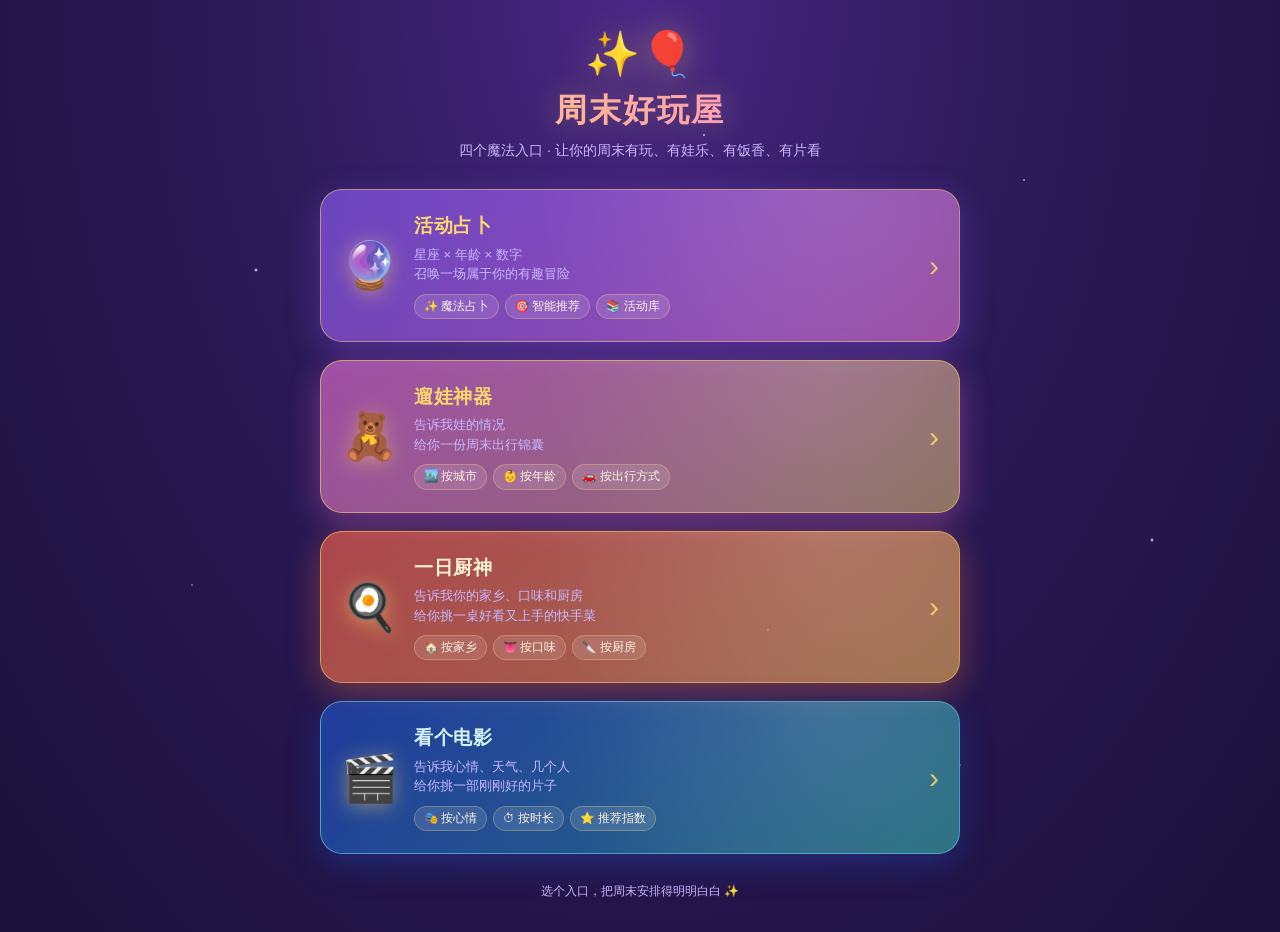
==== commit aa2b9d1c: "rename: 周末厨神 → 一日厨神（主页入口/子页标题/JS&CSS 注释全量替换）" ====
--- a/index.html
+++ b/index.html
@@ -50,11 +50,11 @@
         <div class="home-entry-arrow">›</div>
       </a>
 
-      <!-- 入口 3：周末厨神 -->
-      <a href="./chef.html" class="home-entry-card chef" aria-label="进入周末厨神">
+      <!-- 入口 3：一日厨神 -->
+      <a href="./chef.html" class="home-entry-card chef" aria-label="进入一日厨神">
         <div class="home-entry-emoji">🍳</div>
         <div class="home-entry-text">
-          <div class="home-entry-title">周末厨神</div>
+          <div class="home-entry-title">一日厨神</div>
           <div class="home-entry-sub">告诉我你的家乡、口味和厨房<br/>给你挑一桌好看又上手的快手菜</div>
           <div class="home-entry-tags">
             <span class="home-tag">🏠 按家乡</span>
--- a/style.css
+++ b/style.css
@@ -1537,10 +1537,14 @@
   pointer-events: none;
 }
 .home-entry-card.oracle {
-  background: linear-gradient(135deg, rgba(139, 92, 246, 0.45), rgba(255, 122, 230, 0.32));
+  background: linear-gradient(135deg, rgba(139, 92, 246, 0.65), rgba(255, 122, 230, 0.5));
+  border-color: rgba(255, 216, 107, 0.5);
+  box-shadow: 0 10px 32px rgba(139, 92, 246, 0.35);
 }
 .home-entry-card.kids {
-  background: linear-gradient(135deg, rgba(255, 122, 230, 0.32), rgba(255, 216, 107, 0.28));
+  background: linear-gradient(135deg, rgba(255, 122, 230, 0.55), rgba(255, 216, 107, 0.45));
+  border-color: rgba(255, 216, 107, 0.55);
+  box-shadow: 0 10px 32px rgba(255, 122, 230, 0.32);
 }
 .home-entry-card:active {
   transform: scale(0.985);
@@ -1608,9 +1612,14 @@
   .home-entry-arrow { font-size: 26px; }
 }
 
-/* ============ 周末厨神 · 主题 ============ */
+/* ============ 一日厨神 · 主题 ============ */
 .home-entry-card.chef {
-  background: linear-gradient(135deg, rgba(255, 153, 51, 0.42), rgba(255, 216, 107, 0.32));
+  background: linear-gradient(135deg, rgba(255, 99, 71, 0.62), rgba(255, 184, 76, 0.55));
+  border-color: rgba(255, 200, 100, 0.6);
+  box-shadow: 0 10px 32px rgba(255, 120, 60, 0.35);
+}
+.home-entry-card.chef .home-entry-title {
+  color: #fff3d6;
 }
 
 /* 多选 chip 行 */
@@ -1917,7 +1926,12 @@
 
 /* ============ 看个电影 入口卡（首页） ============ */
 .home-entry-card.movie {
-  background: linear-gradient(135deg, rgba(85, 60, 200, 0.55), rgba(255, 216, 107, 0.28));
+  background: linear-gradient(135deg, rgba(30, 80, 200, 0.65), rgba(40, 200, 180, 0.5));
+  border-color: rgba(120, 220, 220, 0.55);
+  box-shadow: 0 10px 32px rgba(30, 80, 200, 0.35);
+}
+.home-entry-card.movie .home-entry-title {
+  color: #d6f4ff;
 }
 
 /* ============ 看个电影 · 表单 chip ============ */
@@ -2153,3 +2167,278 @@
   .movie-chip { padding: 8px 12px; font-size: 12.5px; }
 }
 
+
+/* ============ 溜娃方案库弹层卡片专属样式 ============ */
+.kids-lib-item {
+  display: flex;
+  flex-direction: column;
+  gap: 6px;
+}
+.kids-lib-head {
+  display: flex;
+  align-items: center;
+  gap: 8px;
+  margin-bottom: 4px;
+  flex-wrap: wrap;
+}
+.kids-lib-city {
+  font-size: 11px;
+  padding: 2px 7px;
+  background: rgba(255, 255, 255, 0.08);
+  border: 1px solid rgba(255, 255, 255, 0.12);
+  border-radius: 5px;
+  color: var(--text-dim);
+}
+.kids-lib-meta {
+  display: flex;
+  flex-wrap: wrap;
+  gap: 5px;
+  margin-top: 6px;
+}
+.kids-lib-meta .meta-pill {
+  font-size: 10.5px;
+  padding: 2px 7px;
+}
+.kids-lib-tags {
+  display: flex;
+  flex-wrap: wrap;
+  gap: 4px;
+  margin-top: 4px;
+}
+.kids-lib-tag {
+  font-size: 10.5px;
+  color: var(--accent-2);
+  padding: 1px 5px;
+  background: rgba(255, 122, 230, 0.1);
+  border-radius: 4px;
+}
+
+/* 弹层第二行筛选（场景类型）跟首行更紧凑些 */
+#spotsTypeFilters {
+  padding-top: 0;
+  padding-bottom: 8px;
+  border-top: 1px dashed rgba(255, 255, 255, 0.06);
+}
+
+/* ============ 一日厨神 · 菜谱总库（复用 .lib-item 基础上微调） ============ */
+.chef-lib-item {
+  display: block;
+  text-decoration: none;
+  color: inherit;
+  cursor: pointer;
+}
+.chef-lib-item:hover {
+  background: rgba(255, 216, 107, 0.1);
+  border-color: rgba(255, 216, 107, 0.55);
+  transform: translateY(-2px);
+}
+.chef-lib-head {
+  display: flex;
+  align-items: flex-start;
+  gap: 10px;
+  margin-bottom: 8px;
+}
+.chef-lib-emoji {
+  font-size: 28px;
+  line-height: 1;
+  flex-shrink: 0;
+  filter: drop-shadow(0 2px 6px rgba(255, 153, 51, 0.4));
+}
+.chef-lib-title-wrap { flex: 1; min-width: 0; }
+.chef-lib-tags {
+  display: flex;
+  flex-wrap: wrap;
+  gap: 4px;
+  margin-top: 2px;
+}
+.chef-lib-tags .lib-item-tag {
+  margin-bottom: 0;
+  background: rgba(255, 153, 51, 0.18);
+  color: #ffd86b;
+}
+.chef-lib-meta {
+  margin-top: 8px;
+  padding-top: 8px;
+  border-top: 1px dashed rgba(255, 216, 107, 0.18);
+  font-size: 11.5px;
+  color: var(--text-dim);
+}
+
+/* ============ 看个电影 · 片库弹层 ============ */
+.movie-lib-search {
+  padding: 10px 16px;
+  border-bottom: 1px solid rgba(255, 255, 255, 0.06);
+  position: sticky;
+  top: 0;
+  background: linear-gradient(180deg, rgba(30, 18, 70, 0.95), rgba(30, 18, 70, 0.85));
+  z-index: 1;
+}
+.movie-lib-search input {
+  width: 100%;
+  padding: 10px 14px;
+  background: rgba(255, 255, 255, 0.07);
+  border: 1px solid rgba(255, 255, 255, 0.14);
+  border-radius: 10px;
+  color: var(--text);
+  font-size: 14px;
+  font-family: inherit;
+  -webkit-appearance: none;
+  outline: none;
+  transition: border-color 0.18s;
+}
+.movie-lib-search input::placeholder { color: rgba(255, 255, 255, 0.35); }
+.movie-lib-search input:focus {
+  border-color: var(--accent);
+  background: rgba(255, 216, 107, 0.06);
+}
+
+/* 单部电影卡（库内） */
+.lib-movie-item {
+  display: flex;
+  flex-direction: column;
+  gap: 6px;
+}
+.lib-movie-head {
+  display: flex;
+  align-items: baseline;
+  gap: 6px;
+  flex-wrap: wrap;
+}
+.lib-movie-title {
+  font-size: 15px;
+  font-weight: 700;
+  color: var(--text);
+  line-height: 1.3;
+}
+.lib-movie-year {
+  font-size: 11.5px;
+  color: var(--text-dim);
+}
+.lib-movie-meta {
+  display: flex;
+  gap: 8px;
+  align-items: center;
+  flex-wrap: wrap;
+  font-size: 11.5px;
+}
+.lib-movie-rating {
+  display: inline-block;
+  padding: 1px 7px;
+  background: rgba(255, 122, 230, 0.18);
+  border: 1px solid rgba(255, 122, 230, 0.35);
+  color: var(--accent-2);
+  border-radius: 8px;
+  font-weight: 600;
+}
+.lib-movie-dur { color: var(--text-dim); }
+.lib-movie-genres {
+  display: flex;
+  flex-wrap: wrap;
+  gap: 4px;
+}
+.lib-movie-genre {
+  font-size: 11px;
+  padding: 1px 7px;
+  background: rgba(255, 255, 255, 0.08);
+  border: 1px solid rgba(255, 255, 255, 0.12);
+  border-radius: 6px;
+  color: var(--text);
+}
+.lib-movie-desc {
+  font-size: 12.5px;
+  color: var(--text-dim);
+  line-height: 1.55;
+  display: -webkit-box;
+  -webkit-line-clamp: 3;
+  -webkit-box-orient: vertical;
+  overflow: hidden;
+}
+.lib-movie-tags {
+  display: flex;
+  flex-wrap: wrap;
+  gap: 4px;
+}
+.lib-movie-tag {
+  font-size: 10.5px;
+  padding: 1px 6px;
+  border-radius: 5px;
+  color: var(--accent);
+  background: rgba(255, 216, 107, 0.1);
+}
+
+/* 空结果提示 */
+.movie-lib-empty {
+  text-align: center;
+  padding: 40px 16px;
+  color: var(--text-dim);
+  font-size: 13px;
+}
+
+/* 小屏：搜索框稍紧凑 */
+@media (max-width: 480px) {
+  .movie-lib-search { padding: 8px 12px; }
+  .movie-lib-search input { padding: 9px 12px; font-size: 13.5px; }
+  .lib-movie-title { font-size: 14.5px; }
+}
+
+/* ============ 看个电影 · 观影渠道按钮 ============ */
+.movie-watch-row {
+  display: flex;
+  flex-wrap: wrap;
+  align-items: center;
+  gap: 6px;
+  margin-top: 10px;
+  padding-top: 10px;
+  border-top: 1px dashed rgba(255, 255, 255, 0.1);
+}
+.movie-watch-row.main {
+  margin-top: 14px;
+  padding-top: 12px;
+  border-top: 1px dashed rgba(255, 216, 107, 0.25);
+}
+.movie-watch-label {
+  font-size: 12px;
+  color: var(--text-dim);
+  margin-right: 4px;
+  letter-spacing: 0.5px;
+}
+.movie-watch-btn {
+  display: inline-flex;
+  align-items: center;
+  gap: 4px;
+  padding: 5px 10px;
+  background: rgba(255, 255, 255, 0.06);
+  border: 1px solid rgba(255, 255, 255, 0.14);
+  border-radius: 999px;
+  color: var(--text);
+  font-size: 12px;
+  text-decoration: none;
+  transition: all 0.18s ease;
+  -webkit-tap-highlight-color: transparent;
+  cursor: pointer;
+  line-height: 1.3;
+}
+.movie-watch-btn:hover,
+.movie-watch-btn:focus-visible {
+  background: linear-gradient(135deg, rgba(255, 216, 107, 0.22), rgba(255, 122, 230, 0.18));
+  border-color: var(--accent);
+  color: var(--accent);
+  transform: translateY(-1px);
+  outline: none;
+}
+.movie-watch-btn .mw-emoji { font-size: 13px; line-height: 1; }
+.movie-watch-btn .mw-name  { font-size: 12px; }
+
+/* 主推卡里大一号、更显眼 */
+.movie-watch-row.main .movie-watch-btn {
+  padding: 7px 12px;
+  font-size: 13px;
+}
+.movie-watch-row.main .movie-watch-btn .mw-emoji { font-size: 14px; }
+
+/* 小屏 */
+@media (max-width: 480px) {
+  .movie-watch-btn { padding: 5px 9px; font-size: 11.5px; }
+  .movie-watch-row.main .movie-watch-btn { padding: 6px 11px; font-size: 12.5px; }
+  .movie-watch-label { font-size: 11.5px; }
+}
